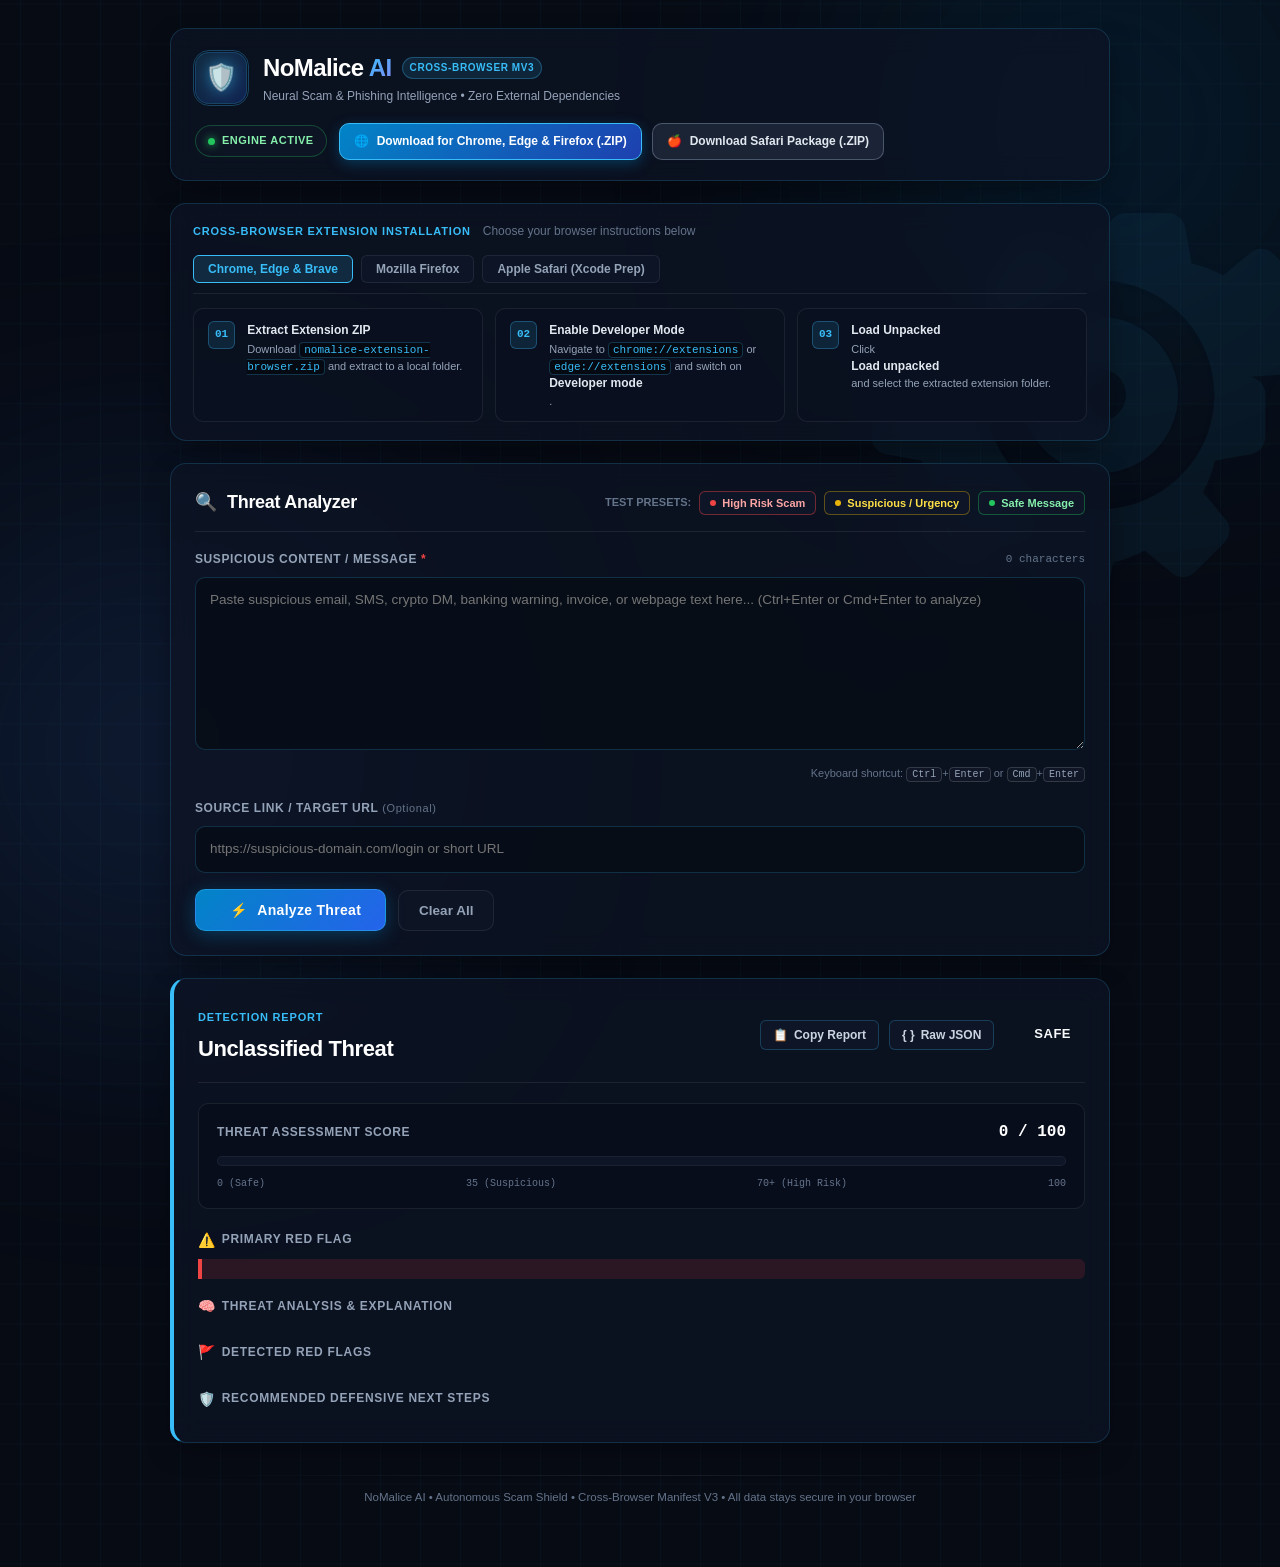
==== web-app/index.html @ 7f5cc626 "Updated extension and web-app" ====
<!DOCTYPE html>
<html lang="en">
<head>
  <meta charset="UTF-8">
  <meta name="viewport" content="width=device-width, initial-scale=1.0">
  <title>NoMalice AI &mdash; Advanced Threat & Scam Intelligence</title>
  <link rel="stylesheet" href="styles.css">
</head>
<body>
  <!-- Ambient background glow elements -->
  <div class="ambient-glow glow-cyan" aria-hidden="true"></div>
  <div class="ambient-glow glow-violet" aria-hidden="true"></div>

  <!-- Background Rotating Gear Emblem Layer -->
  <div class="bg-gear-layer" aria-hidden="true">
    <div class="gear-cluster">
      <!-- Primary Gear -->
      <svg class="gear-svg gear-primary" viewBox="0 0 100 100" xmlns="http://www.w3.org/2000/svg">
        <path d="M50 35a15 15 0 1 0 0 30 15 15 0 0 0 0-30zm0 10a5 5 0 1 1 0 10 5 5 0 0 1 0-10z" fill="currentColor"/>
        <path d="M94 45.5l-6.8-1.2c-.5-2.2-1.3-4.2-2.3-6.1l4.4-5.3c1.1-1.3.9-3.2-.3-4.4l-5.6-5.6c-1.2-1.2-3.1-1.4-4.4-.3l-5.3 4.4c-1.9-1-3.9-1.8-6.1-2.3l-1.2-6.8c-.3-1.7-1.7-2.9-3.4-2.9h-8c-1.7 0-3.1 1.2-3.4 2.9l-1.2 6.8c-2.2.5-4.2 1.3-6.1 2.3l-5.3-4.4c-1.3-1.1-3.2-.9-4.4.3l-5.6 5.6c-1.2 1.2-1.4 3.1-.3 4.4l4.4 5.3c-1 1.9-1.8 3.9-2.3 6.1l-6.8 1.2C7.2 46.8 6 48.2 6 50v8c0 1.7 1.2 3.1 2.9 3.4l6.8 1.2c.5 2.2 1.3 4.2 2.3 6.1l-4.4 5.3c-1.1 1.3-.9 3.2.3 4.4l5.6 5.6c1.2 1.2 3.1 1.4 4.4.3l5.3-4.4c1.9 1 3.9 1.8 6.1 2.3l1.2 6.8c.3 1.7 1.7 2.9 3.4 2.9h8c1.7 0 3.1-1.2 3.4-2.9l1.2-6.8c2.2-.5 4.2-1.3 6.1-2.3l5.3 4.4c1.3 1.1 3.2.9 4.4-.3l5.6-5.6c1.2-1.2 1.4-3.1.3-4.4l-4.4-5.3c1-1.9 1.8-3.9 2.3-6.1l6.8-1.2c1.7-.3 2.9-1.7 2.9-3.4v-8c0-1.8-1.2-3.2-2.9-3.5zM50 72c-12.1 0-22-9.9-22-22s9.9-22 22-22 22 9.9 22 22-9.9 22-22 22z" fill="currentColor"/>
      </svg>
      <!-- Secondary Counter-Rotating Gear -->
      <svg class="gear-svg gear-secondary" viewBox="0 0 100 100" xmlns="http://www.w3.org/2000/svg">
        <path d="M50 38a12 12 0 1 0 0 24 12 12 0 0 0 0-24zm0 8a4 4 0 1 1 0 8 4 4 0 0 1 0-8z" fill="currentColor"/>
        <path d="M92 46l-6.2-1.1c-.5-2-1.2-3.9-2.1-5.6l4-4.8c1-1.2.8-2.9-.3-4l-5.1-5.1c-1.1-1.1-2.8-1.3-4-.3l-4.8 4c-1.7-.9-3.6-1.6-5.6-2.1l-1.1-6.2c-.3-1.5-1.5-2.6-3.1-2.6h-7.3c-1.5 0-2.8 1.1-3.1 2.6l-1.1 6.2c-2 .5-3.9 1.2-5.6 2.1l-4.8-4c-1.2-1-2.9-.8-4 .3l-5.1 5.1c-1.1 1.1-1.3 2.8-.3 4l4 4.8c-.9 1.7-1.6 3.6-2.1 5.6L8 46c-1.5.3-2.6 1.5-2.6 3.1v7.3c0 1.5 1.1 2.8 2.6 3.1l6.2 1.1c.5 2 1.2 3.9 2.1 5.6l-4 4.8c-1 1.2-.8 2.9.3 4l5.1 5.1c1.1 1.1 2.8 1.3 4 .3l4.8-4c1.7.9 3.6 1.6 5.6 2.1l1.1 6.2c.3 1.5 1.5 2.6 3.1 2.6h7.3c1.5 0 2.8-1.1 3.1-2.6l1.1-6.2c2-.5 3.9-1.2 5.6-2.1l4.8 4c1.2 1 2.9.8 4-.3l5.1-5.1c1.1-1.1 1.3-2.8.3-4l-4-4.8c.9-1.7 1.6-3.6 2.1-5.6l6.2-1.1c1.5-.3 2.6-1.5 2.6-3.1v-7.3c0-1.6-1.1-2.8-2.6-3.1zM50 68c-9.9 0-18-8.1-18-18s8.1-18 18-18 18 8.1 18 18-8.1 18-18 18z" fill="currentColor"/>
      </svg>
    </div>
  </div>

  <div class="app-layout">
    <!-- Top Cyber Header -->
    <header class="cyber-header glass-card">
      <div class="brand-area">
        <div class="brand-icon">
          <span class="icon-shield">🛡️</span>
          <span class="pulse-ring"></span>
        </div>
        <div>
          <div class="brand-title-row">
            <h1 class="brand-title">NoMalice <span class="accent-text">AI</span></h1>
            <span class="version-tag">CROSS-BROWSER MV3</span>
          </div>
          <p class="brand-desc">Neural Scam & Phishing Intelligence &bull; Zero External Dependencies</p>
        </div>
      </div>

      <div class="header-right">
        <div class="live-status-pill">
          <span class="live-dot"></span>
          <span class="live-text">ENGINE ACTIVE</span>
        </div>
        <div class="download-cluster">
          <a href="./nomalice-extension-browser.zip" download="nomalice-extension-browser.zip" class="btn-download btn-download-primary" title="Download for Chrome, Edge, Brave, Opera & Firefox">
            <span class="icon-zip">🌐</span>
            <span>Download for Chrome, Edge & Firefox (.ZIP)</span>
          </a>
          <a href="./nomalice-extension-safari.zip" download="nomalice-extension-safari.zip" class="btn-download btn-download-safari" title="Download Safari Web Extension & Xcode Prep Package">
            <span class="icon-zip">🍎</span>
            <span>Download Safari Package (.ZIP)</span>
          </a>
        </div>
      </div>
    </header>

    <!-- Browser Installation Guides (Chrome/Edge/Firefox vs Safari) -->
    <section class="glass-card guide-panel">
      <div class="guide-header">
        <div class="guide-title-row">
          <span class="guide-chip">CROSS-BROWSER EXTENSION INSTALLATION</span>
          <span class="guide-subtitle">Choose your browser instructions below</span>
        </div>
      </div>

      <div class="guide-tabs">
        <button type="button" class="guide-tab-btn active" id="tab-btn-chromium">Chrome, Edge & Brave</button>
        <button type="button" class="guide-tab-btn" id="tab-btn-firefox">Mozilla Firefox</button>
        <button type="button" class="guide-tab-btn" id="tab-btn-safari">Apple Safari (Xcode Prep)</button>
      </div>

      <!-- Tab 1: Chrome / Edge / Brave -->
      <div class="guide-tab-content active" id="tab-content-chromium">
        <div class="guide-steps-grid">
          <div class="guide-step-card">
            <div class="step-num">01</div>
            <div class="step-info">
              <strong>Extract Extension ZIP</strong>
              <p>Download <code>nomalice-extension-browser.zip</code> and extract to a local folder.</p>
            </div>
          </div>
          <div class="guide-step-card">
            <div class="step-num">02</div>
            <div class="step-info">
              <strong>Enable Developer Mode</strong>
              <p>Navigate to <code>chrome://extensions</code> or <code>edge://extensions</code> and switch on <strong>Developer mode</strong>.</p>
            </div>
          </div>
          <div class="guide-step-card">
            <div class="step-num">03</div>
            <div class="step-info">
              <strong>Load Unpacked</strong>
              <p>Click <strong>Load unpacked</strong> and select the extracted extension folder.</p>
            </div>
          </div>
        </div>
      </div>

      <!-- Tab 2: Firefox -->
      <div class="guide-tab-content" id="tab-content-firefox">
        <div class="guide-steps-grid">
          <div class="guide-step-card">
            <div class="step-num">01</div>
            <div class="step-info">
              <strong>Extract Extension ZIP</strong>
              <p>Download <code>nomalice-extension-browser.zip</code> and unpack it to any folder.</p>
            </div>
          </div>
          <div class="guide-step-card">
            <div class="step-num">02</div>
            <div class="step-info">
              <strong>Open Debugging Page</strong>
              <p>In Firefox, enter <code>about:debugging</code> in the address bar and click <strong>This Firefox</strong>.</p>
            </div>
          </div>
          <div class="guide-step-card">
            <div class="step-num">03</div>
            <div class="step-info">
              <strong>Load Temporary Add-on</strong>
              <p>Click <strong>Load Temporary Add-on...</strong> and choose <code>manifest.json</code> from the extracted folder.</p>
            </div>
          </div>
        </div>
      </div>

      <!-- Tab 3: Safari -->
      <div class="guide-tab-content" id="tab-content-safari">
        <div class="safari-notice-box">
          <div class="safari-notice-badge">Safari Web Extension Requirement</div>
          <p>Unlike Chromium and Firefox, <strong>Safari does not load raw extension ZIPs directly from browser settings</strong>. Apple requires packaging Manifest V3 extensions into an Xcode container app on macOS before enabling them in Safari.</p>
        </div>
        <div class="guide-steps-grid">
          <div class="guide-step-card">
            <div class="step-num">01</div>
            <div class="step-info">
              <strong>Download Safari Prep ZIP</strong>
              <p>Download <code>nomalice-extension-safari.zip</code> which includes the full extension plus <code>safari-prep/</code>.</p>
            </div>
          </div>
          <div class="guide-step-card">
            <div class="step-num">02</div>
            <div class="step-info">
              <strong>Generate Xcode Project</strong>
              <p>On macOS, run: <code>xcrun safari-web-extension-packager . --app-name "NoMalice AI"</code></p>
            </div>
          </div>
          <div class="guide-step-card">
            <div class="step-num">03</div>
            <div class="step-info">
              <strong>Enable in Safari Settings</strong>
              <p>In Safari, check <em>Allow Unsigned Extensions</em> under <strong>Develop</strong> menu, run in Xcode, and toggle on in <strong>Safari > Settings > Extensions</strong>.</p>
            </div>
          </div>
        </div>
      </div>
    </section>

    <!-- Main Scanner Interface -->
    <main class="main-workspace">
      <!-- Input Card -->
      <section class="glass-card input-panel" id="scanner-section">
        <div class="panel-header">
          <div class="panel-title-group">
            <span class="panel-icon">🔍</span>
            <h2 class="panel-title">Threat Analyzer</h2>
          </div>
          <div class="preset-group">
            <span class="preset-label">Test Presets:</span>
            <button type="button" class="btn-preset preset-high" id="btn-sample-high" title="Load High Risk Bank Phishing Alert">
              <span class="preset-dot"></span> High Risk Scam
            </button>
            <button type="button" class="btn-preset preset-suspicious" id="btn-sample-suspicious" title="Load Suspicious Delivery / Urgency Alert">
              <span class="preset-dot"></span> Suspicious / Urgency
            </button>
            <button type="button" class="btn-preset preset-safe" id="btn-sample-safe" title="Load Safe Team Message">
              <span class="preset-dot"></span> Safe Message
            </button>
          </div>
        </div>

        <form id="threat-form" novalidate>
          <div class="form-field">
            <div class="field-meta">
              <label for="input-text">Suspicious Content / Message <span class="req">*</span></label>
              <div class="char-counter" id="char-counter">0 characters</div>
            </div>
            <div class="input-wrapper">
              <textarea id="input-text" rows="7" placeholder="Paste suspicious email, SMS, crypto DM, banking warning, invoice, or webpage text here... (Ctrl+Enter or Cmd+Enter to analyze)" required></textarea>
              <div class="scan-laser" id="scan-laser" hidden></div>
            </div>
            <div class="shortcut-tip">
              <span>Keyboard shortcut: <kbd>Ctrl</kbd>+<kbd>Enter</kbd> or <kbd>Cmd</kbd>+<kbd>Enter</kbd></span>
            </div>
          </div>

          <div class="form-field">
            <div class="field-meta">
              <label for="input-url">Source Link / Target URL <span class="opt">(Optional)</span></label>
            </div>
            <input type="url" id="input-url" placeholder="https://suspicious-domain.com/login or short URL" spellcheck="false" autocomplete="off">
          </div>

          <div class="form-actions">
            <button type="submit" id="btn-analyze" class="btn-primary">
              <span class="btn-primary-glow"></span>
              <span class="btn-icon">⚡</span>
              <span class="btn-label">Analyze Threat</span>
              <span class="loader-sweep" id="loader-spinner" hidden></span>
            </button>
            <button type="button" id="btn-clear" class="btn-ghost">Clear All</button>
          </div>
        </form>

        <!-- Status / Feedback Box -->
        <div id="status-banner" class="status-banner" hidden role="alert"></div>
      </section>

      <!-- Threat Report Card -->
      <section class="glass-card report-panel" id="report-panel" hidden>
        <div class="report-header">
          <div class="report-title-area">
            <span class="report-chip">DETECTION REPORT</span>
            <h2 class="report-category" id="res-category">Unclassified Threat</h2>
          </div>

          <div class="report-controls">
            <button type="button" class="btn-tool" id="btn-copy-report" title="Copy formatted 7-field report to clipboard">
              <span class="tool-icon">📋</span> Copy Report
            </button>
            <button type="button" class="btn-tool" id="btn-toggle-json" title="Toggle raw JSON response">
              <span class="tool-icon">{ }</span> Raw JSON
            </button>
            <div class="risk-badge" id="res-risk-badge">
              <span class="risk-indicator-dot"></span>
              <span id="res-risk-level">Safe</span>
            </div>
          </div>
        </div>

        <!-- Copy feedback flash -->
        <div id="copy-toast" class="copy-toast" hidden>
          <span>✓ Formatted threat report copied to clipboard!</span>
        </div>

        <!-- Raw JSON Viewer -->
        <div id="raw-json-viewer" class="raw-json-viewer" hidden>
          <pre id="raw-json-code"></pre>
        </div>

        <!-- Risk Score Animated Meter -->
        <div class="score-meter-card">
          <div class="meter-labels">
            <span class="meter-title">Threat Assessment Score</span>
            <span class="meter-score-value" id="res-risk-score-text">0 / 100</span>
          </div>
          <div class="meter-track">
            <div class="meter-fill" id="res-meter-fill" style="width: 0%;"></div>
          </div>
          <div class="meter-ticks">
            <span>0 (Safe)</span>
            <span>35 (Suspicious)</span>
            <span>70+ (High Risk)</span>
            <span>100</span>
          </div>
        </div>

        <!-- Report Details Grid -->
        <div class="report-grid">
          <!-- Primary Red Flag -->
          <div class="report-block primary-flag-block" id="res-primary-block">
            <h3 class="block-title">
              <span class="block-icon">⚠️</span> Primary Red Flag
            </h3>
            <p class="highlight-flag-box" id="res-primary-red-flag"></p>
          </div>

          <!-- Explanation -->
          <div class="report-block explanation-block">
            <h3 class="block-title">
              <span class="block-icon">🧠</span> Threat Analysis & Explanation
            </h3>
            <p class="explanation-text" id="res-explanation"></p>
          </div>

          <!-- Red Flags List -->
          <div class="report-block flags-block" id="res-flags-block">
            <h3 class="block-title">
              <span class="block-icon">🚩</span> Detected Red Flags
            </h3>
            <ul class="cyber-flag-list" id="res-red-flags-list"></ul>
          </div>

          <!-- Next Steps List -->
          <div class="report-block actions-block" id="res-steps-block">
            <h3 class="block-title">
              <span class="block-icon">🛡️</span> Recommended Defensive Next Steps
            </h3>
            <ol class="cyber-steps-list" id="res-next-steps-list"></ol>
          </div>
        </div>
      </section>

      <!-- Recent Scans History (LocalStorage) -->
      <section class="glass-card history-panel" id="history-panel" hidden>
        <div class="history-header">
          <div class="history-title-row">
            <span class="panel-icon">🕒</span>
            <h3 class="panel-title">Recent Scans</h3>
            <span class="history-badge">Local Cache</span>
          </div>
          <button type="button" class="btn-clear-history" id="btn-clear-history">Clear History</button>
        </div>
        <ul class="history-list" id="history-list"></ul>
      </section>
    </main>

    <!-- Footer -->
    <footer class="cyber-footer">
      <div class="footer-line"></div>
      <p>NoMalice AI &bull; Autonomous Scam Shield &bull; Cross-Browser Manifest V3 &bull; All data stays secure in your browser</p>
    </footer>
  </div>

  <script src="app.js" defer></script>
</body>
</html>
---- web-app/styles.css ----
/* ==========================================================================
   NoMalice AI — Futuristic Cybersecurity Glassmorphism Stylesheet
   Palette: #070b14, #0d1424, #121c33 with Cyan (#00f2fe) & Blue (#0984e3)
   ========================================================================== */

/* Reset & Global Box Sizing */
*, *::before, *::after {
  box-sizing: border-box;
  margin: 0;
  padding: 0;
}

:root {
  --bg-deep: #070b14;
  --bg-surface: #0d1424;
  --bg-card: rgba(13, 20, 36, 0.72);
  --bg-card-hover: rgba(18, 28, 51, 0.85);
  --border-glass: rgba(56, 189, 248, 0.18);
  --border-glass-hover: rgba(56, 189, 248, 0.42);
  --border-subtle: rgba(255, 255, 255, 0.08);

  --accent-cyan: #38bdf8;
  --accent-cyan-glow: rgba(56, 189, 248, 0.35);
  --accent-teal: #06b6d4;
  --accent-blue: #2563eb;

  --color-safe: #22c55e;
  --color-safe-bg: rgba(34, 197, 94, 0.12);
  --color-safe-border: rgba(34, 197, 94, 0.38);

  --color-suspicious: #eab308;
  --color-suspicious-bg: rgba(234, 179, 8, 0.12);
  --color-suspicious-border: rgba(234, 179, 8, 0.38);

  --color-high-risk: #ef4444;
  --color-high-risk-bg: rgba(239, 68, 68, 0.14);
  --color-high-risk-border: rgba(239, 68, 68, 0.45);

  --text-primary: #f8fafc;
  --text-secondary: #94a3b8;
  --text-tertiary: #64748b;
  --text-code: #38bdf8;

  --font-sans: -apple-system, BlinkMacSystemFont, "Segoe UI", Roboto, "Helvetica Neue", Arial, sans-serif;
  --font-mono: ui-monospace, SFMono-Regular, Menlo, Monaco, Consolas, "Liberation Mono", monospace;

  --radius-sm: 6px;
  --radius-md: 10px;
  --radius-lg: 16px;
  --radius-full: 9999px;

  --shadow-card: 0 10px 30px -10px rgba(0, 0, 0, 0.6);
  --shadow-glow: 0 0 25px rgba(56, 189, 248, 0.18);
}

body {
  font-family: var(--font-sans);
  background-color: var(--bg-deep);
  color: var(--text-primary);
  line-height: 1.6;
  min-height: 100vh;
  position: relative;
  overflow-x: hidden;
  background-image: 
    linear-gradient(rgba(56, 189, 248, 0.03) 1px, transparent 1px),
    linear-gradient(90deg, rgba(56, 189, 248, 0.03) 1px, transparent 1px);
  background-size: 40px 40px;
  background-position: center center;
  animation: bgGridDrift 80s linear infinite;
}

@keyframes bgGridDrift {
  0% { background-position: 0 0; }
  100% { background-position: 400px 400px; }
}

/* Ambient Radial Glow Overlays */
.ambient-glow {
  position: fixed;
  border-radius: 50%;
  pointer-events: none;
  filter: blur(140px);
  z-index: 0;
  opacity: 0.35;
}

.glow-cyan {
  width: 550px;
  height: 550px;
  top: -150px;
  right: -100px;
  background: radial-gradient(circle, #0284c7 0%, rgba(2, 132, 199, 0) 70%);
}

.glow-violet {
  width: 600px;
  height: 600px;
  bottom: -150px;
  left: -150px;
  background: radial-gradient(circle, #3b82f6 0%, rgba(59, 130, 246, 0) 70%);
}

/* ==========================================================================
   Background Rotating Gear Emblem Layer
   Subtle settings/cyber gear rotating behind glassmorphism content
   ========================================================================== */
.bg-gear-layer {
  position: fixed;
  inset: 0;
  pointer-events: none;
  z-index: 0;
  overflow: hidden;
  display: flex;
  align-items: center;
  justify-content: center;
}

.gear-cluster {
  position: absolute;
  top: 15%;
  right: -80px;
  width: 620px;
  height: 620px;
}

.gear-svg {
  position: absolute;
  transform-box: fill-box;
  transform-origin: center;
  will-change: transform;
}

/* Primary Large Gear: rotates clockwise, subtle cyan/slate tint */
.gear-primary {
  width: 520px;
  height: 520px;
  top: 0;
  right: 0;
  color: #38bdf8;
  opacity: 0.06;
  animation: gearRotateClockwise 60s linear infinite;
  filter: drop-shadow(0 0 16px rgba(56, 189, 248, 0.15));
}

/* Secondary Smaller Gear: counter-rotates, meshes nearby */
.gear-secondary {
  width: 290px;
  height: 290px;
  bottom: 20px;
  left: 20px;
  color: #64748b;
  opacity: 0.05;
  animation: gearRotateCounterClockwise 40s linear infinite;
  filter: drop-shadow(0 0 12px rgba(100, 116, 139, 0.15));
}

@keyframes gearRotateClockwise {
  from { transform: rotate(0deg); }
  to { transform: rotate(360deg); }
}

@keyframes gearRotateCounterClockwise {
  from { transform: rotate(360deg); }
  to { transform: rotate(0deg); }
}


/* Layout Container */
.app-layout {
  max-width: 980px;
  width: 100%;
  margin: 0 auto;
  padding: 28px 20px 60px;
  position: relative;
  z-index: 1;
  display: flex;
  flex-direction: column;
  gap: 22px;
}

/* Glassmorphism Card Core */
.glass-card {
  background: var(--bg-card);
  backdrop-filter: blur(14px);
  -webkit-backdrop-filter: blur(14px);
  border: 1px solid var(--border-glass);
  border-radius: var(--radius-lg);
  padding: 24px;
  box-shadow: var(--shadow-card);
  transition: border-color 0.25s ease, box-shadow 0.25s ease;
}

.glass-card:hover {
  border-color: var(--border-glass-hover);
  box-shadow: var(--shadow-card), var(--shadow-glow);
}

/* Cyber Header */
.cyber-header {
  display: flex;
  justify-content: space-between;
  align-items: center;
  flex-wrap: wrap;
  gap: 16px;
  padding: 20px 24px;
}

.brand-area {
  display: flex;
  align-items: center;
  gap: 16px;
}

.brand-icon {
  position: relative;
  width: 52px;
  height: 52px;
  border-radius: 14px;
  background: linear-gradient(135deg, rgba(56, 189, 248, 0.15), rgba(37, 99, 235, 0.25));
  border: 1px solid var(--border-glass);
  display: flex;
  align-items: center;
  justify-content: center;
}

.icon-shield {
  font-size: 26px;
  filter: drop-shadow(0 0 8px rgba(56, 189, 248, 0.6));
}

.pulse-ring {
  position: absolute;
  inset: -3px;
  border-radius: 16px;
  border: 1px solid var(--accent-cyan);
  opacity: 0.3;
  animation: pulseScale 3s ease-in-out infinite;
}

@keyframes pulseScale {
  0%, 100% { transform: scale(1); opacity: 0.2; }
  50% { transform: scale(1.08); opacity: 0.6; }
}

.brand-title-row {
  display: flex;
  align-items: center;
  gap: 10px;
}

.brand-title {
  font-size: 24px;
  font-weight: 800;
  letter-spacing: -0.6px;
  color: #ffffff;
}

.accent-text {
  background: linear-gradient(135deg, #38bdf8 0%, #818cf8 100%);
  -webkit-background-clip: text;
  -webkit-text-fill-color: transparent;
}

.version-tag {
  font-size: 10px;
  font-weight: 800;
  text-transform: uppercase;
  background: rgba(56, 189, 248, 0.12);
  color: #38bdf8;
  border: 1px solid rgba(56, 189, 248, 0.3);
  padding: 2px 7px;
  border-radius: var(--radius-full);
  letter-spacing: 0.6px;
}

.brand-desc {
  font-size: 12px;
  color: var(--text-secondary);
}

.header-right {
  display: flex;
  align-items: center;
  gap: 12px;
  flex-wrap: wrap;
}

.live-status-pill {
  display: inline-flex;
  align-items: center;
  gap: 7px;
  background: rgba(17, 24, 39, 0.7);
  border: 1px solid rgba(34, 197, 94, 0.3);
  padding: 6px 12px;
  border-radius: var(--radius-full);
}

.live-dot {
  width: 7px;
  height: 7px;
  border-radius: 50%;
  background-color: var(--color-safe);
  box-shadow: 0 0 8px var(--color-safe);
  animation: liveBlink 2s infinite ease-in-out;
}

@keyframes liveBlink {
  0%, 100% { opacity: 1; transform: scale(1); }
  50% { opacity: 0.4; transform: scale(0.85); }
}

.live-text {
  font-size: 11px;
  font-weight: 700;
  color: #86efac;
  letter-spacing: 0.5px;
}

/* Download Cluster */
.download-cluster {
  display: flex;
  align-items: center;
  gap: 10px;
  flex-wrap: wrap;
}

.btn-download {
  display: inline-flex;
  align-items: center;
  gap: 8px;
  padding: 8px 14px;
  border-radius: var(--radius-md);
  font-size: 12px;
  font-weight: 700;
  text-decoration: none;
  transition: all 0.2s ease;
  white-space: nowrap;
}

.btn-download-primary {
  background: linear-gradient(135deg, #0284c7 0%, #1e40af 100%);
  border: 1px solid #38bdf8;
  color: #ffffff;
  box-shadow: 0 4px 14px rgba(2, 132, 199, 0.35);
}

.btn-download-primary:hover {
  transform: translateY(-1px);
  box-shadow: 0 6px 20px rgba(56, 189, 248, 0.5);
  border-color: #7dd3fc;
}

.btn-download-safari {
  background: rgba(30, 41, 59, 0.85);
  border: 1px solid rgba(148, 163, 184, 0.4);
  color: #e2e8f0;
}

.btn-download-safari:hover {
  background: rgba(51, 65, 85, 0.95);
  border-color: #f1f5f9;
  transform: translateY(-1px);
  color: #ffffff;
}

/* Guide Panel & Tabs */
.guide-panel {
  padding: 18px 22px;
}

.guide-header {
  margin-bottom: 14px;
}

.guide-title-row {
  display: flex;
  align-items: center;
  gap: 12px;
  flex-wrap: wrap;
}

.guide-chip {
  font-size: 11px;
  font-weight: 800;
  color: var(--accent-cyan);
  letter-spacing: 0.8px;
  text-transform: uppercase;
}

.guide-subtitle {
  font-size: 12px;
  color: var(--text-tertiary);
}

.guide-tabs {
  display: flex;
  gap: 8px;
  margin-bottom: 14px;
  border-bottom: 1px solid var(--border-subtle);
  padding-bottom: 10px;
  flex-wrap: wrap;
}

.guide-tab-btn {
  background: rgba(15, 23, 42, 0.7);
  border: 1px solid var(--border-subtle);
  color: var(--text-secondary);
  font-size: 12px;
  font-weight: 600;
  padding: 6px 14px;
  border-radius: var(--radius-sm);
  cursor: pointer;
  transition: all 0.15s ease;
}

.guide-tab-btn:hover {
  color: #ffffff;
  border-color: rgba(56, 189, 248, 0.3);
}

.guide-tab-btn.active {
  background: rgba(56, 189, 248, 0.15);
  border-color: var(--accent-cyan);
  color: #38bdf8;
  font-weight: 700;
}

.guide-tab-content {
  display: none;
}

.guide-tab-content.active {
  display: block;
  animation: slideFadeIn 0.25s ease-out;
}

.guide-steps-grid {
  display: grid;
  grid-template-columns: repeat(auto-fit, minmax(240px, 1fr));
  gap: 12px;
}

.guide-step-card {
  display: flex;
  align-items: flex-start;
  gap: 12px;
  background: rgba(11, 17, 32, 0.7);
  border: 1px solid var(--border-subtle);
  padding: 12px 14px;
  border-radius: var(--radius-md);
  transition: border-color 0.2s;
}

.guide-step-card:hover {
  border-color: rgba(56, 189, 248, 0.3);
}

.step-num {
  font-family: var(--font-mono);
  font-size: 11px;
  font-weight: 800;
  color: #38bdf8;
  background: rgba(56, 189, 248, 0.12);
  border: 1px solid rgba(56, 189, 248, 0.3);
  padding: 4px 6px;
  border-radius: var(--radius-sm);
  flex-shrink: 0;
}

.step-info strong {
  display: block;
  font-size: 12px;
  color: #e2e8f0;
  margin-bottom: 2px;
}

.step-info p {
  font-size: 11px;
  color: var(--text-secondary);
  line-height: 1.4;
}

.step-info code {
  font-family: var(--font-mono);
  font-size: 11px;
  background: rgba(0, 0, 0, 0.4);
  color: #38bdf8;
  padding: 1px 4px;
  border-radius: 4px;
  border: 1px solid rgba(56, 189, 248, 0.25);
}

.safari-notice-box {
  background: rgba(30, 41, 59, 0.6);
  border-left: 3px solid #38bdf8;
  padding: 10px 14px;
  border-radius: 0 var(--radius-sm) var(--radius-sm) 0;
  margin-bottom: 12px;
}

.safari-notice-badge {
  font-size: 11px;
  font-weight: 700;
  text-transform: uppercase;
  color: #38bdf8;
  margin-bottom: 3px;
}

.safari-notice-box p {
  font-size: 12px;
  color: #cbd5e1;
  line-height: 1.45;
}

/* Main Workspace */
.main-workspace {
  display: flex;
  flex-direction: column;
  gap: 22px;
}

/* Input Panel */
.panel-header {
  display: flex;
  justify-content: space-between;
  align-items: center;
  flex-wrap: wrap;
  gap: 14px;
  margin-bottom: 18px;
  padding-bottom: 14px;
  border-bottom: 1px solid var(--border-subtle);
}

.panel-title-group {
  display: flex;
  align-items: center;
  gap: 10px;
}

.panel-icon {
  font-size: 18px;
}

.panel-title {
  font-size: 18px;
  font-weight: 700;
  letter-spacing: -0.3px;
  color: #ffffff;
}

.preset-group {
  display: flex;
  align-items: center;
  gap: 8px;
  flex-wrap: wrap;
}

.preset-label {
  font-size: 11px;
  color: var(--text-tertiary);
  font-weight: 600;
  text-transform: uppercase;
}

.btn-preset {
  display: inline-flex;
  align-items: center;
  gap: 6px;
  background: rgba(15, 23, 42, 0.85);
  border: 1px solid var(--border-subtle);
  border-radius: var(--radius-sm);
  padding: 5px 10px;
  font-size: 11px;
  font-weight: 600;
  cursor: pointer;
  transition: all 0.15s ease;
}

.preset-dot {
  width: 6px;
  height: 6px;
  border-radius: 50%;
}

.btn-preset.preset-high {
  color: #fca5a5;
  border-color: var(--color-high-risk-border);
}
.btn-preset.preset-high .preset-dot { background-color: var(--color-high-risk); }
.btn-preset.preset-high:hover {
  background-color: var(--color-high-risk-bg);
  box-shadow: 0 0 10px rgba(239, 68, 68, 0.3);
}

.btn-preset.preset-suspicious {
  color: #fde047;
  border-color: var(--color-suspicious-border);
}
.btn-preset.preset-suspicious .preset-dot { background-color: var(--color-suspicious); }
.btn-preset.preset-suspicious:hover {
  background-color: var(--color-suspicious-bg);
  box-shadow: 0 0 10px rgba(234, 179, 8, 0.3);
}

.btn-preset.preset-safe {
  color: #86efac;
  border-color: var(--color-safe-border);
}
.btn-preset.preset-safe .preset-dot { background-color: var(--color-safe); }
.btn-preset.preset-safe:hover {
  background-color: var(--color-safe-bg);
  box-shadow: 0 0 10px rgba(34, 197, 94, 0.3);
}

/* Form Fields */
.form-field {
  margin-bottom: 16px;
  display: flex;
  flex-direction: column;
  gap: 8px;
}

.field-meta {
  display: flex;
  justify-content: space-between;
  align-items: center;
}

label {
  font-size: 12px;
  font-weight: 700;
  text-transform: uppercase;
  letter-spacing: 0.6px;
  color: var(--text-secondary);
}

.req { color: var(--color-high-risk); }
.opt { font-size: 11px; color: var(--text-tertiary); text-transform: none; font-weight: 400; }

.char-counter {
  font-size: 11px;
  color: var(--text-tertiary);
  font-family: var(--font-mono);
}

.input-wrapper {
  position: relative;
  width: 100%;
}

textarea,
input[type="url"],
input[type="text"] {
  width: 100%;
  background: rgba(8, 13, 24, 0.85);
  border: 1px solid rgba(56, 189, 248, 0.2);
  border-radius: var(--radius-md);
  padding: 12px 14px;
  color: var(--text-primary);
  font-family: var(--font-sans);
  font-size: 13.5px;
  line-height: 1.55;
  transition: border-color 0.2s, box-shadow 0.2s, background-color 0.2s;
  resize: vertical;
}

textarea:focus,
input[type="url"]:focus,
input[type="text"]:focus {
  outline: none;
  background: rgba(10, 17, 32, 0.95);
  border-color: var(--accent-cyan);
  box-shadow: 0 0 0 3px rgba(56, 189, 248, 0.18), 0 0 16px rgba(56, 189, 248, 0.2);
}

/* Laser sweep animation over textarea when analyzing */
.scan-laser {
  position: absolute;
  top: 0;
  left: 0;
  right: 0;
  height: 2px;
  background: linear-gradient(90deg, transparent, #38bdf8, #00f2fe, transparent);
  box-shadow: 0 0 12px #38bdf8;
  animation: laserSweep 1.6s ease-in-out infinite alternate;
  pointer-events: none;
  border-radius: 4px;
}

@keyframes laserSweep {
  0% { top: 4px; opacity: 0.3; }
  50% { opacity: 1; }
  100% { top: calc(100% - 6px); opacity: 0.3; }
}

.shortcut-tip {
  display: flex;
  justify-content: flex-end;
  font-size: 11px;
  color: var(--text-tertiary);
}

.shortcut-tip kbd {
  background: rgba(17, 24, 39, 0.9);
  border: 1px solid rgba(255, 255, 255, 0.15);
  border-radius: 4px;
  padding: 1px 5px;
  font-size: 10px;
  color: var(--text-secondary);
  font-family: var(--font-mono);
}

/* Actions Row */
.form-actions {
  display: flex;
  align-items: center;
  gap: 12px;
  margin-top: 10px;
}

.btn-primary {
  position: relative;
  display: inline-flex;
  align-items: center;
  justify-content: center;
  gap: 10px;
  background: linear-gradient(135deg, #0284c7 0%, #2563eb 100%);
  color: #ffffff;
  border: 1px solid rgba(56, 189, 248, 0.4);
  border-radius: var(--radius-md);
  padding: 12px 24px;
  font-size: 14px;
  font-weight: 700;
  letter-spacing: 0.3px;
  cursor: pointer;
  box-shadow: 0 4px 18px rgba(2, 132, 199, 0.35);
  transition: all 0.2s ease;
  overflow: hidden;
}

.btn-primary:hover:not(:disabled) {
  transform: translateY(-1px);
  box-shadow: 0 6px 24px rgba(56, 189, 248, 0.5);
  border-color: #38bdf8;
}

.btn-primary:active:not(:disabled) {
  transform: translateY(0);
}

.btn-primary:disabled {
  opacity: 0.7;
  cursor: not-allowed;
}

.loader-sweep {
  width: 16px;
  height: 16px;
  border: 2px solid rgba(255, 255, 255, 0.2);
  border-top-color: #ffffff;
  border-radius: 50%;
  animation: sweepSpin 0.7s linear infinite;
}

@keyframes sweepSpin {
  to { transform: rotate(360deg); }
}

.btn-ghost {
  background: rgba(17, 24, 39, 0.6);
  border: 1px solid var(--border-subtle);
  color: var(--text-secondary);
  border-radius: var(--radius-md);
  padding: 12px 20px;
  font-size: 13.5px;
  font-weight: 600;
  cursor: pointer;
  transition: all 0.15s ease;
}

.btn-ghost:hover {
  background: rgba(30, 41, 59, 0.8);
  color: var(--text-primary);
  border-color: rgba(255, 255, 255, 0.2);
}

/* Status Banner */
.status-banner {
  margin-top: 16px;
  padding: 12px 16px;
  border-radius: var(--radius-md);
  font-size: 13px;
  line-height: 1.5;
  word-break: break-word;
  animation: slideFadeIn 0.25s ease-out;
}

.status-banner.error {
  background: var(--color-high-risk-bg);
  border: 1px solid var(--color-high-risk-border);
  color: #fca5a5;
}

.status-banner.info {
  background: rgba(56, 189, 248, 0.1);
  border: 1px solid rgba(56, 189, 248, 0.35);
  color: #bae6fd;
}

/* ==========================================================================
   Threat Report Panel (Animated reveal)
   ========================================================================== */
.report-panel {
  display: flex;
  flex-direction: column;
  gap: 20px;
  border-left: 4px solid var(--accent-cyan);
  animation: slideFadeIn 0.35s cubic-bezier(0.16, 1, 0.3, 1);
}

@keyframes slideFadeIn {
  from {
    opacity: 0;
    transform: translateY(12px);
  }
  to {
    opacity: 1;
    transform: translateY(0);
  }
}

.report-header {
  display: flex;
  justify-content: space-between;
  align-items: center;
  flex-wrap: wrap;
  gap: 16px;
  padding-bottom: 16px;
  border-bottom: 1px solid var(--border-subtle);
}

.report-chip {
  font-size: 11px;
  font-weight: 800;
  text-transform: uppercase;
  letter-spacing: 0.8px;
  color: var(--accent-cyan);
}

.report-category {
  font-size: 22px;
  font-weight: 800;
  color: #ffffff;
  margin-top: 2px;
  letter-spacing: -0.4px;
}

.report-controls {
  display: flex;
  align-items: center;
  gap: 10px;
  flex-wrap: wrap;
}

.btn-tool {
  background: rgba(15, 23, 42, 0.85);
  border: 1px solid rgba(56, 189, 248, 0.25);
  color: #cbd5e1;
  font-size: 12px;
  font-weight: 600;
  padding: 7px 12px;
  border-radius: var(--radius-sm);
  cursor: pointer;
  transition: all 0.15s ease;
  display: inline-flex;
  align-items: center;
  gap: 6px;
}

.btn-tool:hover {
  background: rgba(30, 41, 59, 0.95);
  border-color: var(--accent-cyan);
  color: #ffffff;
  box-shadow: 0 0 10px rgba(56, 189, 248, 0.25);
}

/* Risk Badges */
.risk-badge {
  display: inline-flex;
  align-items: center;
  gap: 8px;
  padding: 7px 14px;
  border-radius: var(--radius-sm);
  font-size: 13px;
  font-weight: 800;
  text-transform: uppercase;
  letter-spacing: 0.5px;
}

.risk-indicator-dot {
  width: 8px;
  height: 8px;
  border-radius: 50%;
}

.risk-badge.badge-safe {
  background: var(--color-safe-bg);
  border: 1px solid var(--color-safe-border);
  color: #4ade80;
}
.risk-badge.badge-safe .risk-indicator-dot {
  background: var(--color-safe);
  box-shadow: 0 0 8px var(--color-safe);
}

.risk-badge.badge-suspicious {
  background: var(--color-suspicious-bg);
  border: 1px solid var(--color-suspicious-border);
  color: #fde047;
}
.risk-badge.badge-suspicious .risk-indicator-dot {
  background: var(--color-suspicious);
  box-shadow: 0 0 8px var(--color-suspicious);
}

.risk-badge.badge-high-risk {
  background: var(--color-high-risk-bg);
  border: 1px solid var(--color-high-risk-border);
  color: #f87171;
}
.risk-badge.badge-high-risk .risk-indicator-dot {
  background: var(--color-high-risk);
  box-shadow: 0 0 8px var(--color-high-risk);
}

/* Copy Toast */
.copy-toast {
  background: rgba(34, 197, 94, 0.18);
  border: 1px solid var(--color-safe-border);
  color: #4ade80;
  padding: 8px 14px;
  border-radius: var(--radius-sm);
  font-size: 12px;
  font-weight: 600;
  animation: slideFadeIn 0.2s ease-out;
}

/* Raw JSON Code Block */
.raw-json-viewer {
  background: #050811;
  border: 1px solid rgba(56, 189, 248, 0.25);
  border-radius: var(--radius-md);
  padding: 14px;
  overflow-x: auto;
  animation: slideFadeIn 0.25s ease-out;
}

.raw-json-viewer pre {
  font-family: var(--font-mono);
  font-size: 12px;
  color: #38bdf8;
  white-space: pre-wrap;
  word-break: break-all;
  line-height: 1.5;
}

/* Risk Score Animated Meter */
.score-meter-card {
  background: rgba(9, 14, 28, 0.8);
  border: 1px solid var(--border-subtle);
  border-radius: var(--radius-md);
  padding: 16px 18px;
  display: flex;
  flex-direction: column;
  gap: 10px;
}

.meter-labels {
  display: flex;
  justify-content: space-between;
  align-items: center;
}

.meter-title {
  font-size: 12px;
  font-weight: 700;
  text-transform: uppercase;
  letter-spacing: 0.6px;
  color: var(--text-secondary);
}

.meter-score-value {
  font-family: var(--font-mono);
  font-size: 16px;
  font-weight: 800;
  color: #ffffff;
}

.meter-track {
  width: 100%;
  height: 10px;
  background: rgba(15, 23, 42, 0.9);
  border-radius: var(--radius-full);
  overflow: hidden;
  border: 1px solid rgba(255, 255, 255, 0.05);
}

.meter-fill {
  height: 100%;
  border-radius: var(--radius-full);
  transition: width 1s cubic-bezier(0.16, 1, 0.3, 1), background-color 0.5s ease;
  box-shadow: 0 0 10px currentColor;
}

.meter-fill.meter-safe {
  background: linear-gradient(90deg, #10b981, #22c55e);
  color: #22c55e;
}

.meter-fill.meter-suspicious {
  background: linear-gradient(90deg, #f59e0b, #eab308);
  color: #eab308;
}

.meter-fill.meter-high-risk {
  background: linear-gradient(90deg, #dc2626, #ef4444);
  color: #ef4444;
}

.meter-ticks {
  display: flex;
  justify-content: space-between;
  font-size: 10px;
  color: var(--text-tertiary);
  font-family: var(--font-mono);
}

/* Report Details Grid */
.report-grid {
  display: flex;
  flex-direction: column;
  gap: 16px;
}

.report-block {
  display: flex;
  flex-direction: column;
  gap: 8px;
}

.block-title {
  font-size: 12px;
  text-transform: uppercase;
  letter-spacing: 0.7px;
  color: var(--text-secondary);
  font-weight: 800;
  display: flex;
  align-items: center;
  gap: 6px;
}

.block-icon {
  font-size: 14px;
}

.highlight-flag-box {
  background: var(--color-high-risk-bg);
  border-left: 4px solid var(--color-high-risk);
  padding: 10px 14px;
  border-radius: 0 var(--radius-sm) var(--radius-sm) 0;
  font-weight: 600;
  color: #fca5a5;
  font-size: 13.5px;
}

.explanation-text {
  font-size: 14px;
  color: #cbd5e1;
  line-height: 1.6;
}

.cyber-flag-list {
  list-style: none;
  display: flex;
  flex-direction: column;
  gap: 8px;
}

.cyber-flag-list li {
  background: rgba(11, 17, 32, 0.85);
  border-left: 3px solid #f59e0b;
  padding: 8px 12px;
  border-radius: 0 var(--radius-sm) var(--radius-sm) 0;
  font-size: 13px;
  color: #fde68a;
  border-top: 1px solid rgba(245, 158, 11, 0.15);
  border-right: 1px solid rgba(245, 158, 11, 0.15);
  border-bottom: 1px solid rgba(245, 158, 11, 0.15);
}

.cyber-steps-list {
  padding-left: 20px;
  display: flex;
  flex-direction: column;
  gap: 8px;
}

.cyber-steps-list li {
  font-size: 13px;
  color: #e2e8f0;
}

/* ==========================================================================
   Recent Scans History (LocalStorage)
   ========================================================================== */
.history-panel {
  padding: 20px 24px;
}

.history-header {
  display: flex;
  justify-content: space-between;
  align-items: center;
  margin-bottom: 14px;
  padding-bottom: 10px;
  border-bottom: 1px solid var(--border-subtle);
}

.history-title-row {
  display: flex;
  align-items: center;
  gap: 10px;
}

.history-badge {
  font-size: 10px;
  font-weight: 700;
  background: rgba(56, 189, 248, 0.1);
  color: #38bdf8;
  border: 1px solid rgba(56, 189, 248, 0.25);
  padding: 2px 6px;
  border-radius: var(--radius-full);
}

.btn-clear-history {
  background: transparent;
  border: none;
  color: var(--text-tertiary);
  font-size: 12px;
  cursor: pointer;
  transition: color 0.15s;
}

.btn-clear-history:hover {
  color: #f87171;
}

.history-list {
  list-style: none;
  display: flex;
  flex-direction: column;
  gap: 8px;
}

.history-item {
  display: flex;
  align-items: center;
  justify-content: space-between;
  gap: 12px;
  background: rgba(11, 17, 32, 0.7);
  border: 1px solid var(--border-subtle);
  padding: 10px 14px;
  border-radius: var(--radius-md);
  cursor: pointer;
  transition: all 0.2s ease;
}

.history-item:hover {
  background: rgba(18, 28, 51, 0.9);
  border-color: var(--accent-cyan);
  transform: translateX(3px);
  box-shadow: 0 4px 12px rgba(0, 0, 0, 0.3);
}

.history-meta {
  display: flex;
  flex-direction: column;
  gap: 2px;
  overflow: hidden;
}

.history-preview {
  font-size: 13px;
  font-weight: 500;
  color: #e2e8f0;
  white-space: nowrap;
  overflow: hidden;
  text-overflow: ellipsis;
  max-width: 550px;
}

.history-time {
  font-size: 11px;
  color: var(--text-tertiary);
}

.history-badge-pill {
  font-size: 11px;
  font-weight: 700;
  padding: 3px 8px;
  border-radius: var(--radius-sm);
  white-space: nowrap;
}

.history-badge-pill.safe {
  background: var(--color-safe-bg);
  color: #4ade80;
  border: 1px solid var(--color-safe-border);
}

.history-badge-pill.suspicious {
  background: var(--color-suspicious-bg);
  color: #fde047;
  border: 1px solid var(--color-suspicious-border);
}

.history-badge-pill.high-risk {
  background: var(--color-high-risk-bg);
  color: #f87171;
  border: 1px solid var(--color-high-risk-border);
}

/* Footer */
.cyber-footer {
  text-align: center;
  font-size: 11.5px;
  color: var(--text-tertiary);
  padding-top: 10px;
}

.footer-line {
  height: 1px;
  background: linear-gradient(90deg, transparent, var(--border-subtle), transparent);
  margin-bottom: 12px;
}

/* ==========================================================================
   Reduced Motion Support
   ========================================================================== */
@media (prefers-reduced-motion: reduce) {
  body {
    animation: none;
  }
  .pulse-ring,
  .live-dot,
  .scan-laser,
  .meter-fill,
  .gear-svg,
  .gear-primary,
  .gear-secondary {
    animation: none;
    transition: none;
  }
  .report-panel,
  .status-banner,
  .raw-json-viewer,
  .copy-toast,
  .guide-tab-content.active {
    animation: none;
  }
}

/* ==========================================================================
   Responsive Breakpoints
   ========================================================================== */
@media (max-width: 768px) {
  .app-layout {
    padding: 16px 14px 40px;
  }
  .cyber-header {
    flex-direction: column;
    align-items: flex-start;
  }
  .header-right {
    width: 100%;
    justify-content: flex-start;
    gap: 10px;
  }
  .download-cluster {
    width: 100%;
  }
  .btn-download {
    flex: 1;
    justify-content: center;
  }
  .panel-header {
    flex-direction: column;
    align-items: flex-start;
  }
  .preset-group {
    width: 100%;
  }
  .report-header {
    flex-direction: column;
    align-items: flex-start;
  }
  .report-controls {
    width: 100%;
    justify-content: space-between;
  }
  .form-actions {
    flex-direction: column;
    width: 100%;
  }
  .btn-primary, .btn-ghost {
    width: 100%;
  }
  .history-preview {
    max-width: 220px;
  }
}
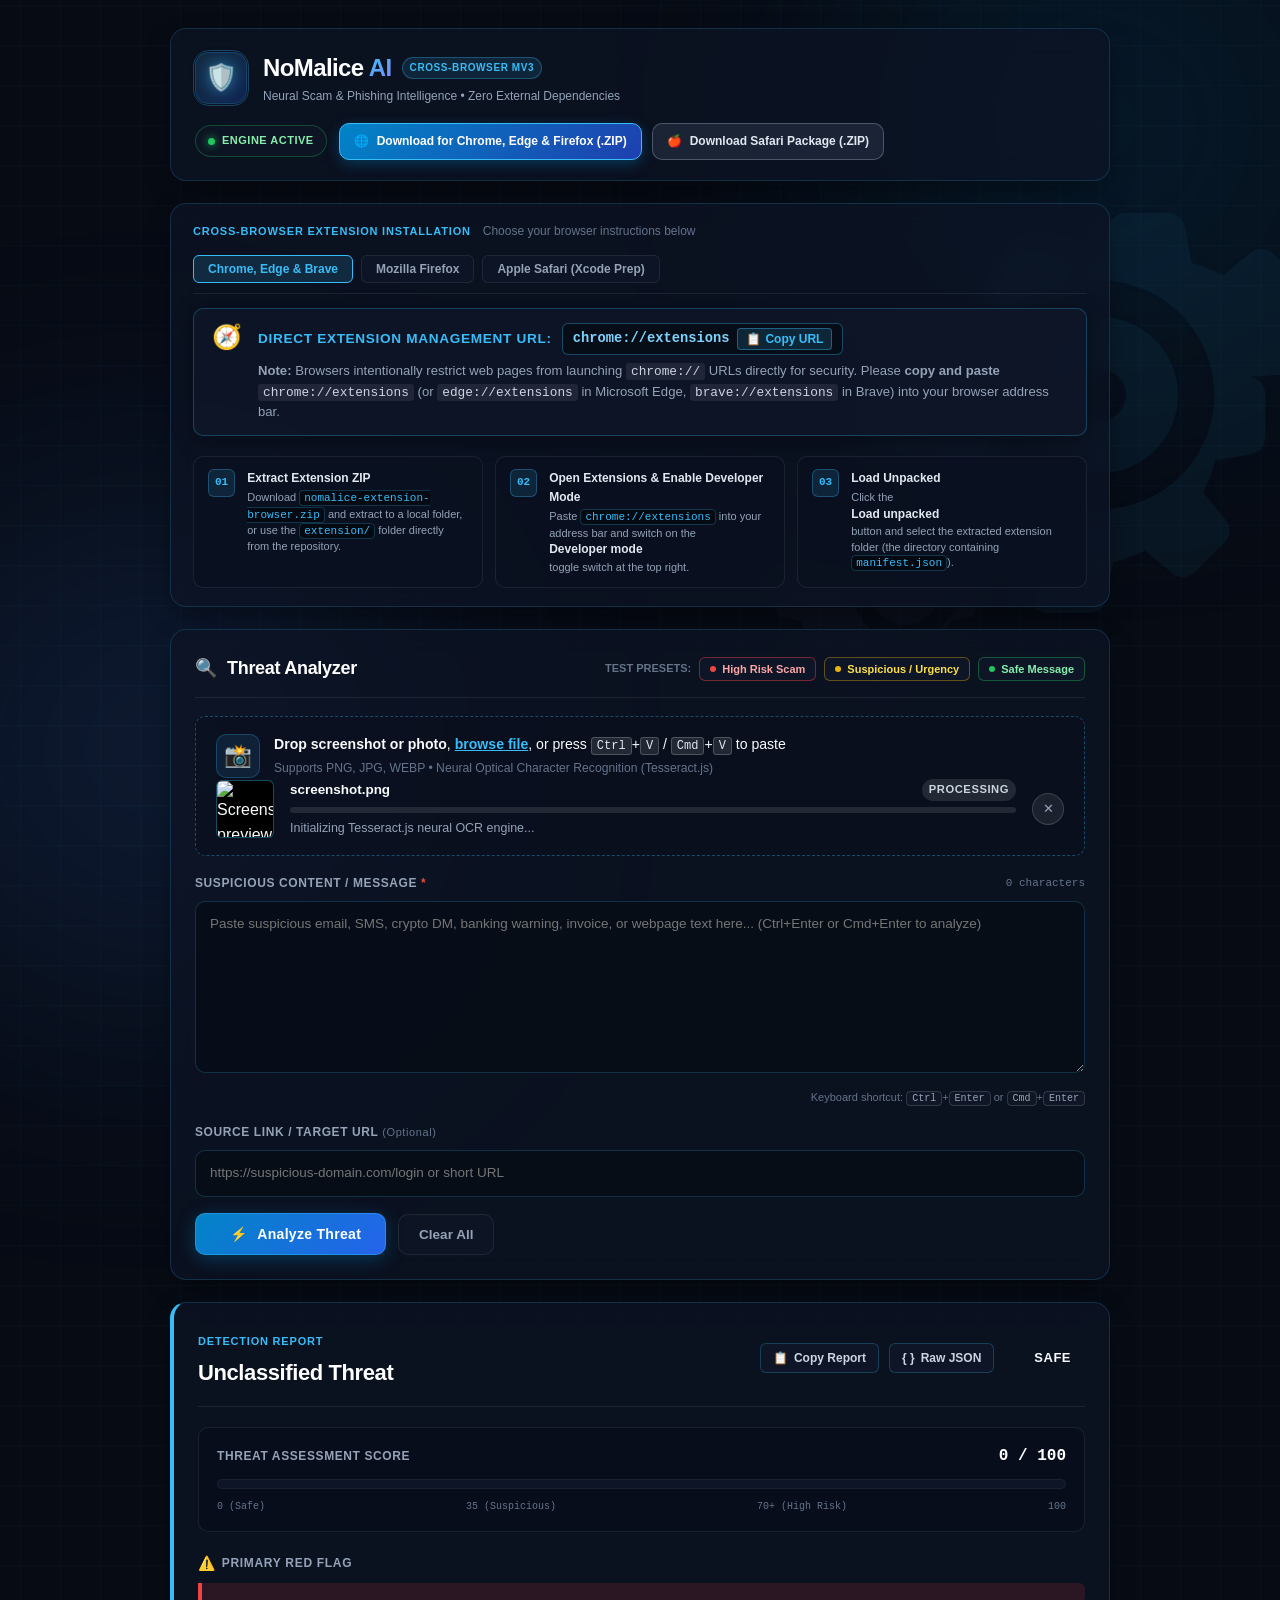
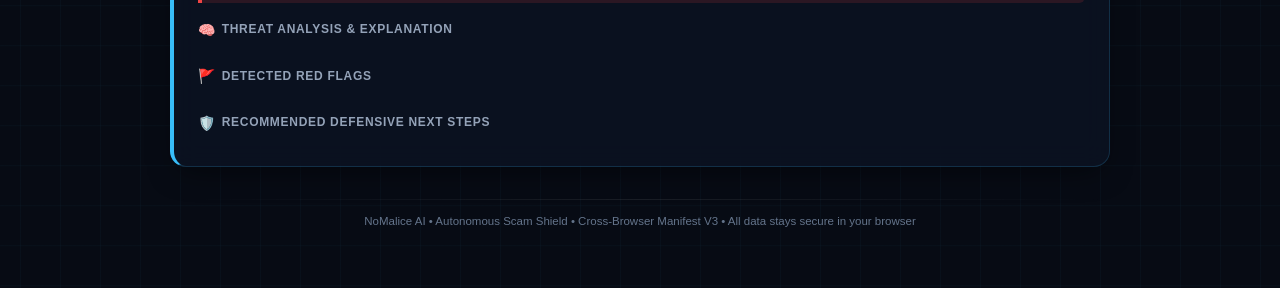
==== commit 232d2877: "feat(web-app): add screenshot OCR text detection and copyable browser extension setup guidance" ====
--- a/web-app/index.html
+++ b/web-app/index.html
@@ -79,26 +79,44 @@
 
       <!-- Tab 1: Chrome / Edge / Brave -->
       <div class="guide-tab-content active" id="tab-content-chromium">
+        <div class="browser-url-callout">
+          <div class="callout-icon">🧭</div>
+          <div class="callout-body">
+            <div class="callout-title-row">
+              <span class="callout-title">Direct Extension Management URL:</span>
+              <div class="callout-url-chip">
+                <code id="chrome-ext-url">chrome://extensions</code>
+                <button type="button" class="btn-copy-chip" id="btn-copy-chrome-url" title="Copy chrome://extensions to clipboard">
+                  <span class="chip-copy-icon">📋</span> Copy URL
+                </button>
+              </div>
+            </div>
+            <p class="callout-note">
+              <strong>Note:</strong> Browsers intentionally restrict web pages from launching <code>chrome://</code> URLs directly for security. Please <strong>copy and paste</strong> <code>chrome://extensions</code> (or <code>edge://extensions</code> in Microsoft Edge, <code>brave://extensions</code> in Brave) into your browser address bar.
+            </p>
+          </div>
+        </div>
+
         <div class="guide-steps-grid">
           <div class="guide-step-card">
             <div class="step-num">01</div>
             <div class="step-info">
               <strong>Extract Extension ZIP</strong>
-              <p>Download <code>nomalice-extension-browser.zip</code> and extract to a local folder.</p>
+              <p>Download <code>nomalice-extension-browser.zip</code> and extract to a local folder, or use the <code>extension/</code> folder directly from the repository.</p>
             </div>
           </div>
           <div class="guide-step-card">
             <div class="step-num">02</div>
             <div class="step-info">
-              <strong>Enable Developer Mode</strong>
-              <p>Navigate to <code>chrome://extensions</code> or <code>edge://extensions</code> and switch on <strong>Developer mode</strong>.</p>
+              <strong>Open Extensions & Enable Developer Mode</strong>
+              <p>Paste <code>chrome://extensions</code> into your address bar and switch on the <strong>Developer mode</strong> toggle switch at the top right.</p>
             </div>
           </div>
           <div class="guide-step-card">
             <div class="step-num">03</div>
             <div class="step-info">
               <strong>Load Unpacked</strong>
-              <p>Click <strong>Load unpacked</strong> and select the extracted extension folder.</p>
+              <p>Click the <strong>Load unpacked</strong> button and select the extracted extension folder (the directory containing <code>manifest.json</code>).</p>
             </div>
           </div>
         </div>
@@ -106,26 +124,50 @@
 
       <!-- Tab 2: Firefox -->
       <div class="guide-tab-content" id="tab-content-firefox">
+        <div class="browser-url-callout">
+          <div class="callout-icon">🦊</div>
+          <div class="callout-body">
+            <div class="callout-title-row">
+              <span class="callout-title">Firefox Add-ons & Debugging URLs:</span>
+              <div class="callout-url-chip">
+                <code>about:debugging</code>
+                <button type="button" class="btn-copy-chip" id="btn-copy-firefox-debug" title="Copy about:debugging to clipboard">
+                  <span class="chip-copy-icon">📋</span> Copy
+                </button>
+              </div>
+              <div class="callout-url-chip">
+                <code>about:addons</code>
+                <button type="button" class="btn-copy-chip" id="btn-copy-firefox-addons" title="Copy about:addons to clipboard">
+                  <span class="chip-copy-icon">📋</span> Copy
+                </button>
+              </div>
+            </div>
+            <p class="callout-note">
+              <strong>Note:</strong> Like Chromium, Firefox prevents web pages from opening internal <code>about:</code> URLs. Copy and paste <code>about:debugging</code> into your address bar.
+            </p>
+          </div>
+        </div>
+
         <div class="guide-steps-grid">
           <div class="guide-step-card">
             <div class="step-num">01</div>
             <div class="step-info">
               <strong>Extract Extension ZIP</strong>
-              <p>Download <code>nomalice-extension-browser.zip</code> and unpack it to any folder.</p>
+              <p>Download <code>nomalice-extension-browser.zip</code> and unpack it to any folder, or use the local <code>extension/</code> folder.</p>
             </div>
           </div>
           <div class="guide-step-card">
             <div class="step-num">02</div>
             <div class="step-info">
               <strong>Open Debugging Page</strong>
-              <p>In Firefox, enter <code>about:debugging</code> in the address bar and click <strong>This Firefox</strong>.</p>
+              <p>Paste <code>about:debugging</code> in the address bar and click <strong>This Firefox</strong> on the left panel.</p>
             </div>
           </div>
           <div class="guide-step-card">
             <div class="step-num">03</div>
             <div class="step-info">
               <strong>Load Temporary Add-on</strong>
-              <p>Click <strong>Load Temporary Add-on...</strong> and choose <code>manifest.json</code> from the extracted folder.</p>
+              <p>Click <strong>Load Temporary Add-on...</strong> and choose <code>manifest.json</code> from the extension folder.</p>
             </div>
           </div>
         </div>
@@ -187,6 +229,45 @@
         </div>
 
         <form id="threat-form" novalidate>
+          <!-- Screenshot / Photo OCR Upload Area -->
+          <div class="ocr-section-container">
+            <div class="ocr-dropzone" id="ocr-dropzone" tabindex="0" role="region" aria-label="Image text extraction dropzone">
+              <input type="file" id="ocr-file-input" accept="image/png, image/jpeg, image/webp" hidden>
+              <div class="ocr-drop-content" id="ocr-drop-content">
+                <div class="ocr-icon-wrapper">
+                  <span class="ocr-icon">📸</span>
+                </div>
+                <div class="ocr-prompt-text">
+                  <span class="ocr-prompt-main">
+                    <strong>Drop screenshot or photo</strong>, <button type="button" class="btn-link-action" id="btn-browse-image">browse file</button>, or press <kbd>Ctrl</kbd>+<kbd>V</kbd> / <kbd>Cmd</kbd>+<kbd>V</kbd> to paste
+                  </span>
+                  <span class="ocr-prompt-sub">Supports PNG, JPG, WEBP &bull; Neural Optical Character Recognition (Tesseract.js)</span>
+                </div>
+              </div>
+
+              <!-- OCR Preview & Live Progress Indicator -->
+              <div class="ocr-preview-bar" id="ocr-preview-bar" hidden>
+                <div class="ocr-thumb-container">
+                  <img id="ocr-thumbnail" alt="Screenshot preview thumbnail" src="">
+                </div>
+                <div class="ocr-status-details">
+                  <div class="ocr-status-header">
+                    <span class="ocr-status-filename" id="ocr-filename">screenshot.png</span>
+                    <span class="ocr-status-badge" id="ocr-badge">Processing</span>
+                  </div>
+                  <div class="ocr-progress-track">
+                    <div class="ocr-progress-fill" id="ocr-progress-fill" style="width: 0%;"></div>
+                  </div>
+                  <div class="ocr-status-msg" id="ocr-status-msg">Initializing Tesseract.js neural OCR engine...</div>
+                </div>
+                <div class="ocr-actions">
+                  <button type="button" class="btn-ocr-cancel" id="btn-ocr-cancel" title="Remove image">✕</button>
+                </div>
+              </div>
+            </div>
+            <div class="ocr-feedback-message" id="ocr-feedback-msg" hidden></div>
+          </div>
+
           <div class="form-field">
             <div class="field-meta">
               <label for="input-text">Suspicious Content / Message <span class="req">*</span></label>
@@ -329,6 +410,8 @@
     </footer>
   </div>
 
+  <!-- External CDN Scripts -->
+  <script src="https://cdn.jsdelivr.net/npm/tesseract.js@5/dist/tesseract.min.js"></script>
   <script src="app.js" defer></script>
 </body>
 </html>
--- a/web-app/styles.css
+++ b/web-app/styles.css
@@ -1319,3 +1319,350 @@
     max-width: 220px;
   }
 }
+
+/* ==========================================================================
+   Browser URL Callout & Extension Direct Links
+   ========================================================================== */
+.browser-url-callout {
+  display: flex;
+  gap: 16px;
+  align-items: flex-start;
+  padding: 14px 18px;
+  margin-bottom: 20px;
+  background: rgba(15, 23, 42, 0.75);
+  border: 1px solid rgba(56, 189, 248, 0.28);
+  border-radius: var(--radius-md);
+  box-shadow: 0 4px 20px rgba(0, 0, 0, 0.35);
+}
+
+.callout-icon {
+  font-size: 1.5rem;
+  line-height: 1;
+  padding-top: 2px;
+}
+
+.callout-body {
+  flex: 1;
+}
+
+.callout-title-row {
+  display: flex;
+  flex-wrap: wrap;
+  align-items: center;
+  gap: 10px;
+  margin-bottom: 6px;
+}
+
+.callout-title {
+  font-size: 0.85rem;
+  font-weight: 600;
+  text-transform: uppercase;
+  letter-spacing: 0.05em;
+  color: var(--accent-cyan);
+}
+
+.callout-url-chip {
+  display: inline-flex;
+  align-items: center;
+  gap: 8px;
+  background: rgba(8, 12, 22, 0.85);
+  border: 1px solid rgba(56, 189, 248, 0.35);
+  border-radius: var(--radius-sm);
+  padding: 4px 10px;
+}
+
+.callout-url-chip code {
+  color: #7dd3fc;
+  font-family: var(--font-mono);
+  font-size: 0.86rem;
+  font-weight: 600;
+}
+
+.btn-copy-chip {
+  background: rgba(56, 189, 248, 0.15);
+  border: 1px solid rgba(56, 189, 248, 0.4);
+  color: #38bdf8;
+  font-size: 0.75rem;
+  font-weight: 600;
+  padding: 3px 8px;
+  border-radius: 4px;
+  cursor: pointer;
+  transition: all 0.2s ease;
+  display: inline-flex;
+  align-items: center;
+  gap: 4px;
+}
+
+.btn-copy-chip:hover {
+  background: rgba(56, 189, 248, 0.3);
+  color: #ffffff;
+  border-color: #38bdf8;
+}
+
+.btn-copy-chip.copied {
+  background: rgba(34, 197, 94, 0.25);
+  border-color: rgba(34, 197, 94, 0.6);
+  color: #4ade80;
+}
+
+.callout-note {
+  font-size: 0.82rem;
+  color: var(--text-secondary);
+  line-height: 1.45;
+  margin: 0;
+}
+
+.callout-note code {
+  background: rgba(255, 255, 255, 0.08);
+  padding: 1px 5px;
+  border-radius: 3px;
+  color: #cbd5e1;
+  font-size: 0.8rem;
+}
+
+/* ==========================================================================
+   OCR Section & Screenshot Upload Dropzone
+   ========================================================================== */
+.ocr-section-container {
+  margin-bottom: 18px;
+}
+
+.ocr-dropzone {
+  position: relative;
+  border: 1.5px dashed rgba(56, 189, 248, 0.35);
+  border-radius: var(--radius-md);
+  background: rgba(10, 16, 30, 0.55);
+  padding: 16px 20px;
+  transition: all 0.25s ease;
+  cursor: pointer;
+}
+
+.ocr-dropzone:hover,
+.ocr-dropzone.dragover {
+  border-color: var(--accent-cyan);
+  background: rgba(14, 24, 46, 0.75);
+  box-shadow: 0 0 20px rgba(56, 189, 248, 0.15);
+}
+
+.ocr-drop-content {
+  display: flex;
+  align-items: center;
+  gap: 14px;
+}
+
+.ocr-icon-wrapper {
+  width: 44px;
+  height: 44px;
+  border-radius: var(--radius-md);
+  background: rgba(56, 189, 248, 0.1);
+  border: 1px solid rgba(56, 189, 248, 0.25);
+  display: flex;
+  align-items: center;
+  justify-content: center;
+  flex-shrink: 0;
+}
+
+.ocr-icon {
+  font-size: 1.4rem;
+}
+
+.ocr-prompt-text {
+  display: flex;
+  flex-direction: column;
+  gap: 3px;
+}
+
+.ocr-prompt-main {
+  font-size: 0.88rem;
+  color: var(--text-primary);
+}
+
+.btn-link-action {
+  background: none;
+  border: none;
+  color: var(--accent-cyan);
+  text-decoration: underline;
+  cursor: pointer;
+  font-size: inherit;
+  font-weight: 600;
+  padding: 0;
+}
+
+.btn-link-action:hover {
+  color: #7dd3fc;
+}
+
+.ocr-prompt-main kbd {
+  background: rgba(255, 255, 255, 0.1);
+  border: 1px solid rgba(255, 255, 255, 0.2);
+  border-radius: 3px;
+  padding: 1px 5px;
+  font-size: 0.75rem;
+  font-family: var(--font-mono);
+  color: #e2e8f0;
+}
+
+.ocr-prompt-sub {
+  font-size: 0.76rem;
+  color: var(--text-tertiary);
+}
+
+/* OCR Preview Bar */
+.ocr-preview-bar {
+  display: flex;
+  align-items: center;
+  gap: 16px;
+  width: 100%;
+}
+
+.ocr-thumb-container {
+  width: 58px;
+  height: 58px;
+  border-radius: var(--radius-sm);
+  overflow: hidden;
+  border: 1px solid rgba(56, 189, 248, 0.4);
+  background: #000;
+  flex-shrink: 0;
+}
+
+.ocr-thumb-container img {
+  width: 100%;
+  height: 100%;
+  object-fit: cover;
+  display: block;
+}
+
+.ocr-status-details {
+  flex: 1;
+  min-width: 0;
+}
+
+.ocr-status-header {
+  display: flex;
+  align-items: center;
+  justify-content: space-between;
+  gap: 8px;
+  margin-bottom: 6px;
+}
+
+.ocr-status-filename {
+  font-size: 0.84rem;
+  font-weight: 600;
+  color: var(--text-primary);
+  white-space: nowrap;
+  overflow: hidden;
+  text-overflow: ellipsis;
+  max-width: 250px;
+}
+
+.ocr-status-badge {
+  font-size: 0.7rem;
+  font-weight: 700;
+  text-transform: uppercase;
+  padding: 2px 7px;
+  border-radius: var(--radius-full);
+  letter-spacing: 0.05em;
+  background: rgba(255, 255, 255, 0.1);
+  color: #cbd5e1;
+}
+
+.ocr-status-badge.in-progress {
+  background: rgba(56, 189, 248, 0.2);
+  color: #38bdf8;
+  border: 1px solid rgba(56, 189, 248, 0.4);
+}
+
+.ocr-status-badge.success {
+  background: var(--color-safe-bg);
+  color: var(--color-safe);
+  border: 1px solid var(--color-safe-border);
+}
+
+.ocr-status-badge.warning {
+  background: var(--color-suspicious-bg);
+  color: var(--color-suspicious);
+  border: 1px solid var(--color-suspicious-border);
+}
+
+.ocr-status-badge.error {
+  background: var(--color-high-risk-bg);
+  color: var(--color-high-risk);
+  border: 1px solid var(--color-high-risk-border);
+}
+
+.ocr-progress-track {
+  height: 6px;
+  background: rgba(255, 255, 255, 0.1);
+  border-radius: var(--radius-full);
+  overflow: hidden;
+  margin-bottom: 6px;
+}
+
+.ocr-progress-fill {
+  height: 100%;
+  background: linear-gradient(90deg, #0284c7, #38bdf8);
+  border-radius: var(--radius-full);
+  transition: width 0.25s ease;
+}
+
+.ocr-status-msg {
+  font-size: 0.78rem;
+  color: var(--text-secondary);
+  white-space: nowrap;
+  overflow: hidden;
+  text-overflow: ellipsis;
+}
+
+.btn-ocr-cancel {
+  background: rgba(255, 255, 255, 0.08);
+  border: 1px solid rgba(255, 255, 255, 0.15);
+  color: var(--text-secondary);
+  width: 32px;
+  height: 32px;
+  border-radius: 50%;
+  cursor: pointer;
+  display: flex;
+  align-items: center;
+  justify-content: center;
+  transition: all 0.2s ease;
+  flex-shrink: 0;
+}
+
+.btn-ocr-cancel:hover {
+  background: rgba(239, 68, 68, 0.2);
+  border-color: rgba(239, 68, 68, 0.5);
+  color: #ef4444;
+}
+
+/* OCR Feedback Message */
+.ocr-feedback-message {
+  margin-top: 8px;
+  padding: 8px 14px;
+  border-radius: var(--radius-sm);
+  font-size: 0.82rem;
+  line-height: 1.4;
+}
+
+.ocr-feedback-message.info {
+  background: rgba(56, 189, 248, 0.1);
+  border: 1px solid rgba(56, 189, 248, 0.25);
+  color: #7dd3fc;
+}
+
+.ocr-feedback-message.success {
+  background: var(--color-safe-bg);
+  border: 1px solid var(--color-safe-border);
+  color: #86efac;
+}
+
+.ocr-feedback-message.warning {
+  background: var(--color-suspicious-bg);
+  border: 1px solid var(--color-suspicious-border);
+  color: #fde047;
+}
+
+.ocr-feedback-message.error {
+  background: var(--color-high-risk-bg);
+  border: 1px solid var(--color-high-risk-border);
+  color: #fca5a5;
+}
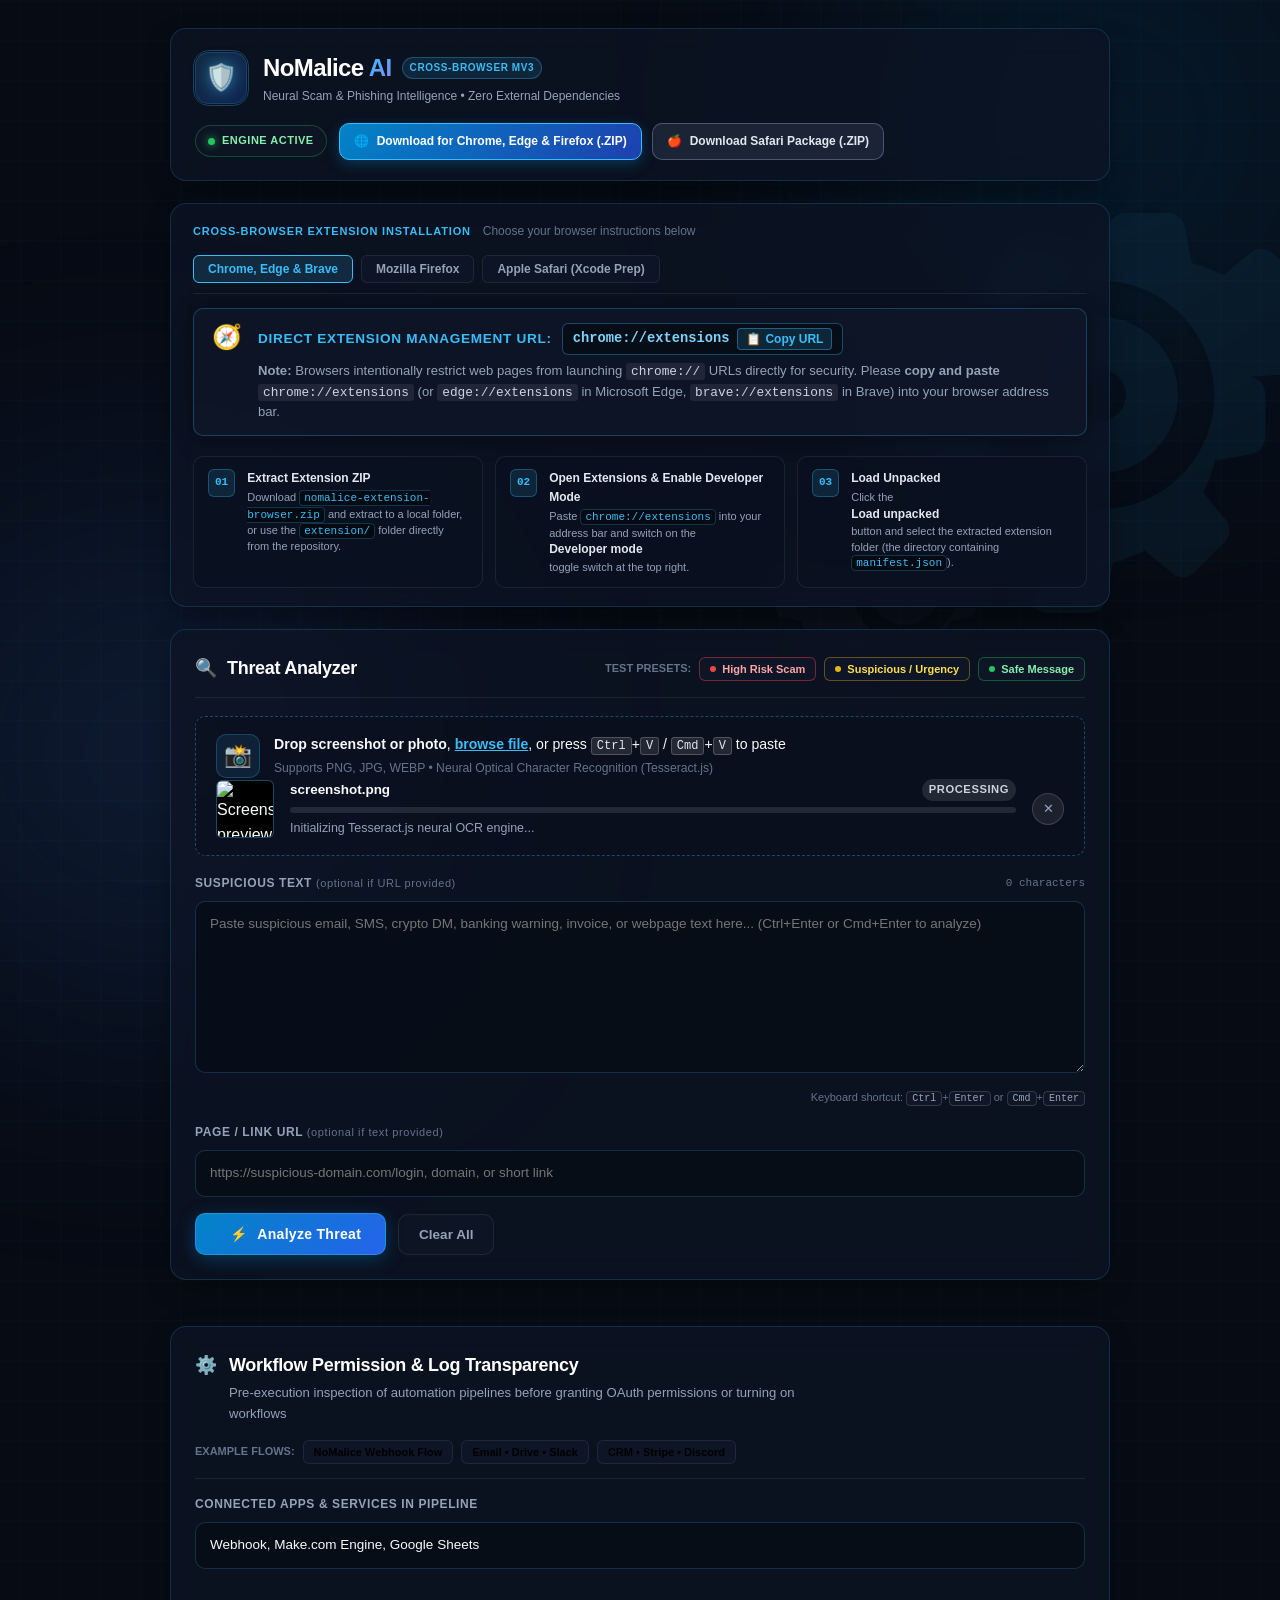
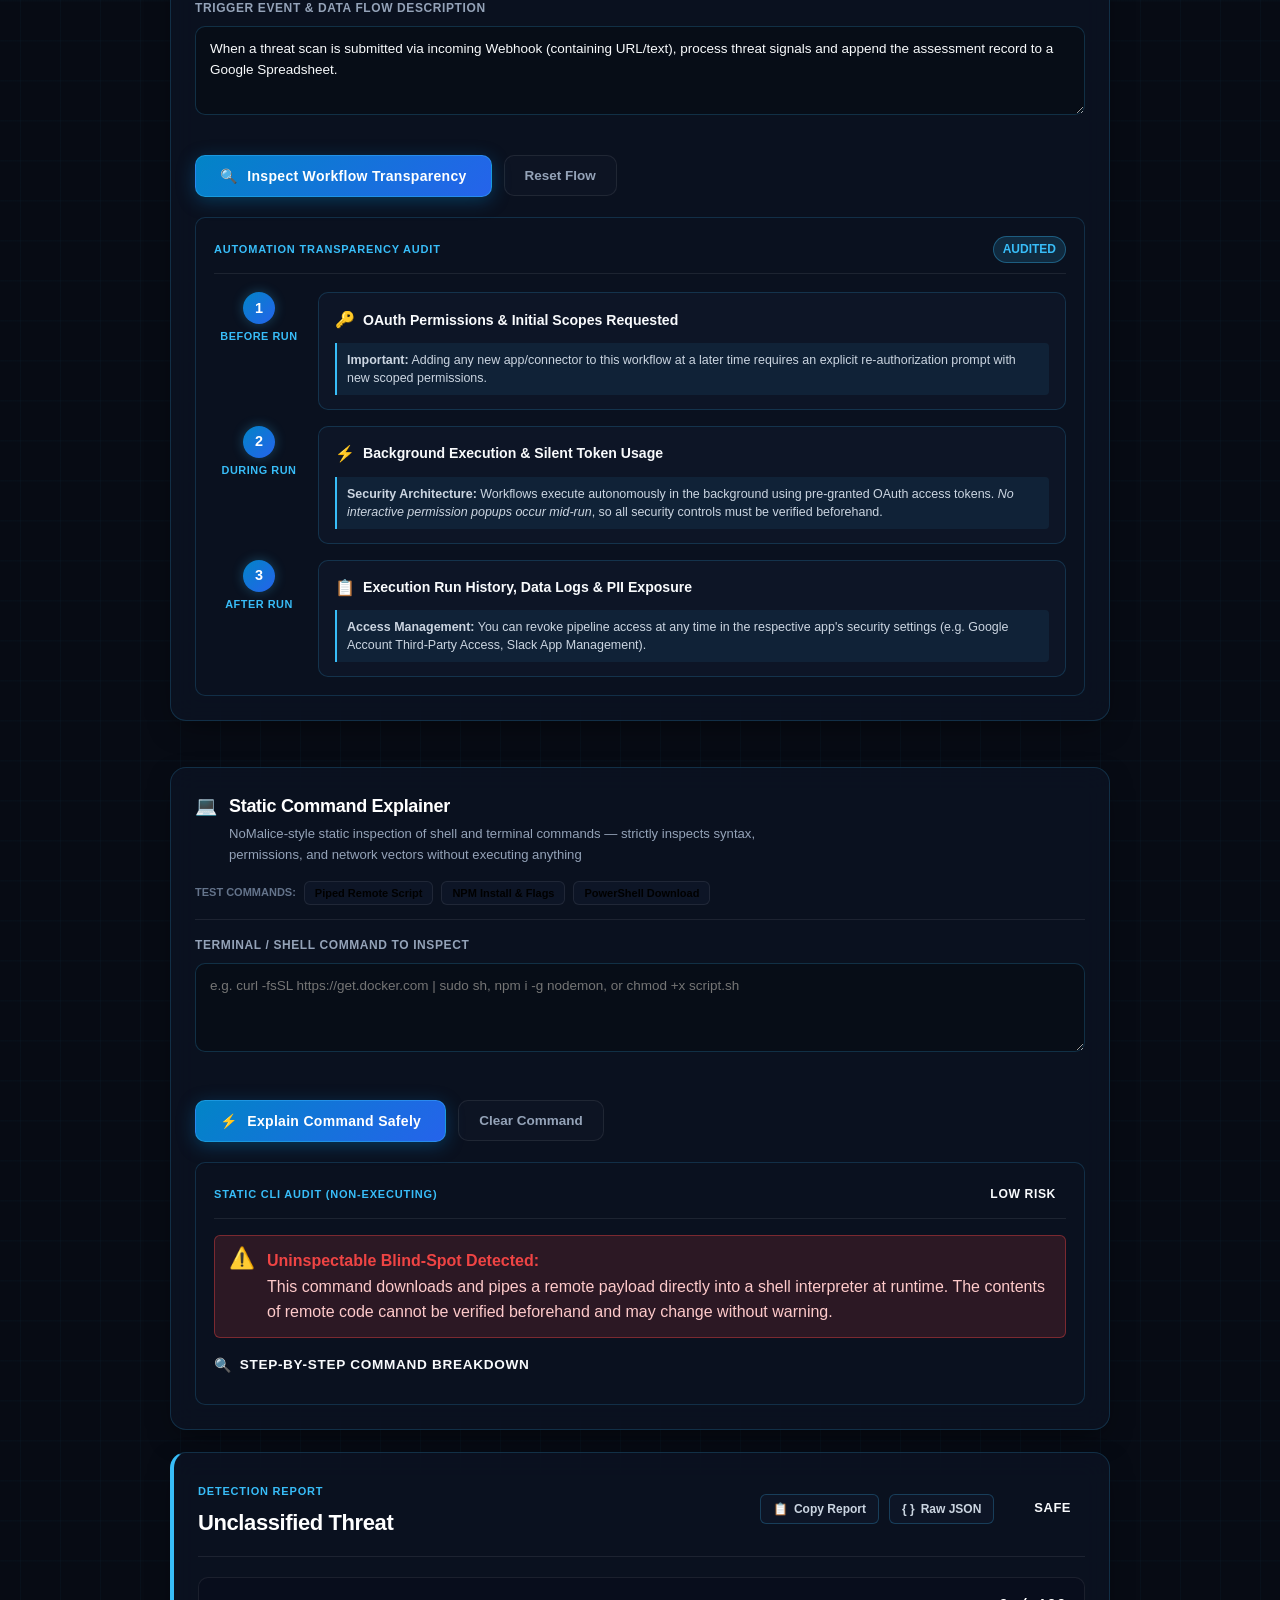
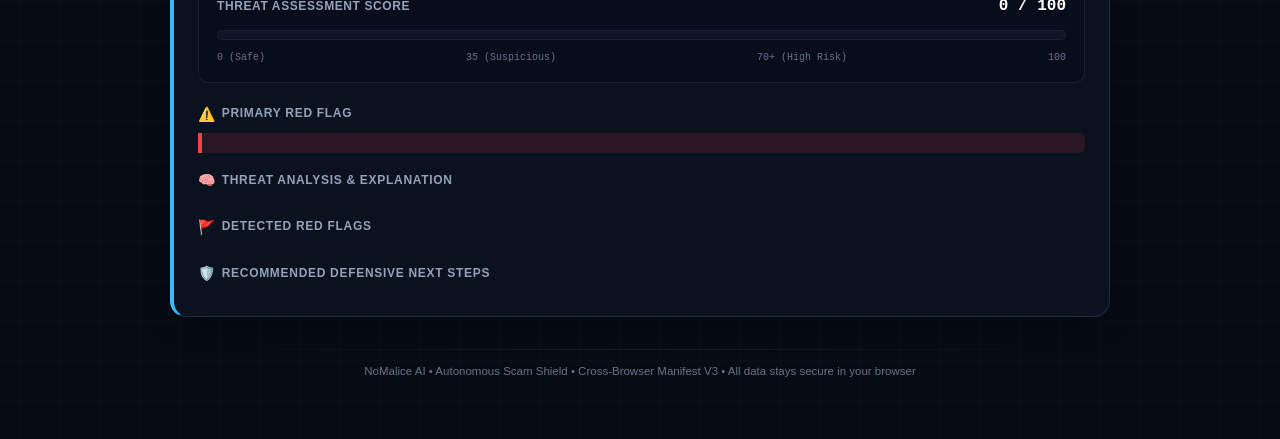
==== commit e7838653: "feat: enable URL-only threat scanning, add CLI explainer and workflow transparency panels, and packa" ====
--- a/web-app/index.html
+++ b/web-app/index.html
@@ -270,11 +270,11 @@
 
           <div class="form-field">
             <div class="field-meta">
-              <label for="input-text">Suspicious Content / Message <span class="req">*</span></label>
+              <label for="input-text">Suspicious Text <span class="opt">(optional if URL provided)</span></label>
               <div class="char-counter" id="char-counter">0 characters</div>
             </div>
             <div class="input-wrapper">
-              <textarea id="input-text" rows="7" placeholder="Paste suspicious email, SMS, crypto DM, banking warning, invoice, or webpage text here... (Ctrl+Enter or Cmd+Enter to analyze)" required></textarea>
+              <textarea id="input-text" rows="7" placeholder="Paste suspicious email, SMS, crypto DM, banking warning, invoice, or webpage text here... (Ctrl+Enter or Cmd+Enter to analyze)"></textarea>
               <div class="scan-laser" id="scan-laser" hidden></div>
             </div>
             <div class="shortcut-tip">
@@ -284,9 +284,10 @@
 
           <div class="form-field">
             <div class="field-meta">
-              <label for="input-url">Source Link / Target URL <span class="opt">(Optional)</span></label>
-            </div>
-            <input type="url" id="input-url" placeholder="https://suspicious-domain.com/login or short URL" spellcheck="false" autocomplete="off">
+              <label for="input-url">Page / Link URL <span class="opt">(optional if text provided)</span></label>
+            </div>
+            <input type="text" id="input-url" placeholder="https://suspicious-domain.com/login, domain, or short link" spellcheck="false" autocomplete="off">
+            <div id="url-observations" class="url-observations" hidden></div>
           </div>
 
           <div class="form-actions">
@@ -302,6 +303,190 @@
 
         <!-- Status / Feedback Box -->
         <div id="status-banner" class="status-banner" hidden role="alert"></div>
+      </section>
+
+      <!-- Feature B: Workflow Permission & Data Log Transparency Panel -->
+      <section class="glass-card feature-panel" id="workflow-panel">
+        <div class="feature-panel-header">
+          <div class="feature-title-group">
+            <span class="panel-icon">⚙️</span>
+            <div>
+              <h2 class="panel-title">Workflow Permission & Log Transparency</h2>
+              <p class="panel-subtitle">Pre-execution inspection of automation pipelines before granting OAuth permissions or turning on workflows</p>
+            </div>
+          </div>
+          <div class="preset-group">
+            <span class="preset-label">Example Flows:</span>
+            <button type="button" class="btn-preset" id="btn-wf-preset-sheets" title="Load Make.com + Sheets + Webhook preset">
+              NoMalice Webhook Flow
+            </button>
+            <button type="button" class="btn-preset" id="btn-wf-preset-email" title="Load Email -> Cloud Drive -> Slack preset">
+              Email &bull; Drive &bull; Slack
+            </button>
+            <button type="button" class="btn-preset" id="btn-wf-preset-crm" title="Load CRM Lead -> Stripe -> Discord preset">
+              CRM &bull; Stripe &bull; Discord
+            </button>
+          </div>
+        </div>
+
+        <div class="feature-form">
+          <div class="form-field">
+            <label for="wf-apps-input">Connected Apps & Services in Pipeline</label>
+            <input type="text" id="wf-apps-input" placeholder="e.g. Gmail, Google Drive, Slack, Webhook, Google Sheets, Stripe, Notion" value="Webhook, Make.com Engine, Google Sheets">
+          </div>
+          <div class="form-field">
+            <label for="wf-trigger-input">Trigger Event & Data Flow Description</label>
+            <textarea id="wf-trigger-input" rows="3" placeholder="Describe the trigger and what data flows between services...">When a threat scan is submitted via incoming Webhook (containing URL/text), process threat signals and append the assessment record to a Google Spreadsheet.</textarea>
+          </div>
+          <div class="form-actions">
+            <button type="button" id="btn-inspect-workflow" class="btn-primary">
+              <span class="btn-icon">🔍</span>
+              <span>Inspect Workflow Transparency</span>
+            </button>
+            <button type="button" id="btn-clear-workflow" class="btn-ghost">Reset Flow</button>
+          </div>
+        </div>
+
+        <!-- Workflow Transparency 3-Stage Output -->
+        <div id="workflow-output" class="workflow-transparency-card" hidden>
+          <div class="workflow-header-row">
+            <span class="report-chip">AUTOMATION TRANSPARENCY AUDIT</span>
+            <span class="workflow-score-badge" id="wf-badge">Audited</span>
+          </div>
+
+          <div class="stages-timeline">
+            <!-- Stage 1: Before Run -->
+            <div class="timeline-stage stage-before">
+              <div class="stage-marker">
+                <span class="stage-step">1</span>
+                <span class="stage-phase">BEFORE RUN</span>
+              </div>
+              <div class="stage-card">
+                <div class="stage-title-row">
+                  <span class="stage-icon">🔑</span>
+                  <h4>OAuth Permissions & Initial Scopes Requested</h4>
+                </div>
+                <div class="stage-content" id="wf-before-content"></div>
+                <div class="stage-note">
+                  <strong>Important:</strong> Adding any new app/connector to this workflow at a later time requires an explicit re-authorization prompt with new scoped permissions.
+                </div>
+              </div>
+            </div>
+
+            <!-- Stage 2: During Run -->
+            <div class="timeline-stage stage-during">
+              <div class="stage-marker">
+                <span class="stage-step">2</span>
+                <span class="stage-phase">DURING RUN</span>
+              </div>
+              <div class="stage-card">
+                <div class="stage-title-row">
+                  <span class="stage-icon">⚡</span>
+                  <h4>Background Execution & Silent Token Usage</h4>
+                </div>
+                <div class="stage-content" id="wf-during-content"></div>
+                <div class="stage-note">
+                  <strong>Security Architecture:</strong> Workflows execute autonomously in the background using pre-granted OAuth access tokens. <em>No interactive permission popups occur mid-run</em>, so all security controls must be verified beforehand.
+                </div>
+              </div>
+            </div>
+
+            <!-- Stage 3: After Run -->
+            <div class="timeline-stage stage-after">
+              <div class="stage-marker">
+                <span class="stage-step">3</span>
+                <span class="stage-phase">AFTER RUN</span>
+              </div>
+              <div class="stage-card">
+                <div class="stage-title-row">
+                  <span class="stage-icon">📋</span>
+                  <h4>Execution Run History, Data Logs & PII Exposure</h4>
+                </div>
+                <div class="stage-content" id="wf-after-content"></div>
+                <div class="stage-note">
+                  <strong>Access Management:</strong> You can revoke pipeline access at any time in the respective app's security settings (e.g. Google Account Third-Party Access, Slack App Management).
+                </div>
+              </div>
+            </div>
+          </div>
+        </div>
+      </section>
+
+      <!-- Feature A: Static Command Explainer Panel -->
+      <section class="glass-card feature-panel" id="command-explainer-panel">
+        <div class="feature-panel-header">
+          <div class="feature-title-group">
+            <span class="panel-icon">💻</span>
+            <div>
+              <h2 class="panel-title">Static Command Explainer</h2>
+              <p class="panel-subtitle">NoMalice-style static inspection of shell and terminal commands &mdash; strictly inspects syntax, permissions, and network vectors without executing anything</p>
+            </div>
+          </div>
+          <div class="preset-group">
+            <span class="preset-label">Test Commands:</span>
+            <button type="button" class="btn-preset" id="btn-cmd-preset-curl" title="Load pipe-to-sudo-bash dangerous command">
+              Piped Remote Script
+            </button>
+            <button type="button" class="btn-preset" id="btn-cmd-preset-npm" title="Load npm install command">
+              NPM Install & Flags
+            </button>
+            <button type="button" class="btn-preset" id="btn-cmd-preset-powershell" title="Load PowerShell WebRequest command">
+              PowerShell Download
+            </button>
+          </div>
+        </div>
+
+        <div class="feature-form">
+          <div class="form-field">
+            <label for="cmd-input">Terminal / Shell Command to Inspect</label>
+            <div class="input-wrapper">
+              <textarea id="cmd-input" rows="3" placeholder="e.g. curl -fsSL https://get.docker.com | sudo sh, npm i -g nodemon, or chmod +x script.sh"></textarea>
+            </div>
+          </div>
+          <div class="form-actions">
+            <button type="button" id="btn-explain-command" class="btn-primary">
+              <span class="btn-icon">⚡</span>
+              <span>Explain Command Safely</span>
+            </button>
+            <button type="button" id="btn-clear-command" class="btn-ghost">Clear Command</button>
+          </div>
+        </div>
+
+        <!-- Command Explanation Output -->
+        <div id="cmd-output" class="command-explanation-card" hidden>
+          <div class="cmd-output-header">
+            <span class="report-chip">STATIC CLI AUDIT (NON-EXECUTING)</span>
+            <div class="cmd-risk-indicator" id="cmd-risk-indicator">
+              <span class="risk-indicator-dot"></span>
+              <span id="cmd-risk-label">Low Risk</span>
+            </div>
+          </div>
+
+          <!-- Uninspectable / Blind-Spot Alert Banner -->
+          <div id="cmd-blindspot-alert" class="cmd-alert-box alert-blindspot" hidden>
+            <div class="alert-icon">⚠️</div>
+            <div class="alert-body">
+              <strong>Uninspectable Blind-Spot Detected:</strong>
+              <p id="cmd-blindspot-text">This command downloads and pipes a remote payload directly into a shell interpreter at runtime. The contents of remote code cannot be verified beforehand and may change without warning.</p>
+            </div>
+          </div>
+
+          <!-- Risk & Permission Warnings -->
+          <div id="cmd-warnings-container" class="cmd-warnings-box" hidden>
+            <h3 class="cmd-section-title">
+              <span class="block-icon">🚨</span> Risk & Permission Flags
+            </h3>
+            <ul id="cmd-warnings-list" class="cmd-warnings-list"></ul>
+          </div>
+
+          <!-- Step-by-Step Breakdown -->
+          <div class="cmd-breakdown-box">
+            <h3 class="cmd-section-title">
+              <span class="block-icon">🔍</span> Step-by-Step Command Breakdown
+            </h3>
+            <div id="cmd-steps-list" class="cmd-steps-list"></div>
+          </div>
+        </div>
       </section>
 
       <!-- Threat Report Card -->
--- a/web-app/styles.css
+++ b/web-app/styles.css
@@ -1666,3 +1666,496 @@
   border: 1px solid var(--color-high-risk-border);
   color: #fca5a5;
 }
+
+/* ==========================================================================
+   Feature Panels: Command Explainer & Workflow Transparency
+   ========================================================================== */
+.feature-panel {
+  margin-top: 24px;
+}
+
+.feature-panel-header {
+  display: flex;
+  justify-content: space-between;
+  align-items: flex-start;
+  gap: 16px;
+  flex-wrap: wrap;
+  border-bottom: 1px solid var(--border-subtle);
+  padding-bottom: 14px;
+  margin-bottom: 16px;
+}
+
+.feature-title-group {
+  display: flex;
+  align-items: flex-start;
+  gap: 12px;
+}
+
+.panel-subtitle {
+  font-size: 0.82rem;
+  color: var(--text-secondary);
+  margin-top: 2px;
+  max-width: 600px;
+}
+
+.feature-form {
+  display: flex;
+  flex-direction: column;
+  gap: 14px;
+}
+
+/* Command Explainer Output */
+.command-explanation-card {
+  margin-top: 20px;
+  background: rgba(11, 18, 33, 0.85);
+  border: 1px solid var(--border-glass);
+  border-radius: var(--radius-md);
+  padding: 18px;
+  display: flex;
+  flex-direction: column;
+  gap: 16px;
+  animation: fadeIn 0.3s ease;
+}
+
+.cmd-output-header {
+  display: flex;
+  justify-content: space-between;
+  align-items: center;
+  flex-wrap: wrap;
+  gap: 10px;
+  border-bottom: 1px solid var(--border-subtle);
+  padding-bottom: 10px;
+}
+
+.cmd-risk-indicator {
+  display: inline-flex;
+  align-items: center;
+  gap: 6px;
+  padding: 4px 10px;
+  border-radius: var(--radius-full);
+  font-size: 0.76rem;
+  font-weight: 700;
+  text-transform: uppercase;
+  letter-spacing: 0.05em;
+}
+
+.cmd-risk-indicator.risk-safe {
+  background: var(--color-safe-bg);
+  border: 1px solid var(--color-safe-border);
+  color: var(--color-safe);
+}
+
+.cmd-risk-indicator.risk-suspicious {
+  background: var(--color-suspicious-bg);
+  border: 1px solid var(--color-suspicious-border);
+  color: var(--color-suspicious);
+}
+
+.cmd-risk-indicator.risk-high-risk {
+  background: var(--color-high-risk-bg);
+  border: 1px solid var(--color-high-risk-border);
+  color: var(--color-high-risk);
+}
+
+.cmd-alert-box {
+  display: flex;
+  gap: 12px;
+  align-items: flex-start;
+  padding: 12px 14px;
+  border-radius: var(--radius-sm);
+}
+
+.alert-blindspot {
+  background: rgba(239, 68, 68, 0.15);
+  border: 1px solid rgba(239, 68, 68, 0.4);
+  color: #fecaca;
+}
+
+.alert-blindspot .alert-icon {
+  font-size: 1.3rem;
+  line-height: 1;
+}
+
+.alert-blindspot strong {
+  color: #ef4444;
+}
+
+.cmd-section-title {
+  font-size: 0.85rem;
+  font-weight: 700;
+  text-transform: uppercase;
+  letter-spacing: 0.05em;
+  color: var(--text-primary);
+  display: flex;
+  align-items: center;
+  gap: 8px;
+  margin-bottom: 10px;
+}
+
+.cmd-warnings-list {
+  list-style: none;
+  display: flex;
+  flex-direction: column;
+  gap: 8px;
+}
+
+.warning-item {
+  padding: 8px 12px;
+  border-radius: var(--radius-sm);
+  font-size: 0.82rem;
+  line-height: 1.45;
+}
+
+.warning-item.warning-high {
+  background: rgba(239, 68, 68, 0.12);
+  border-left: 3px solid #ef4444;
+  color: #fca5a5;
+}
+
+.warning-item.warning-suspicious {
+  background: rgba(234, 179, 8, 0.12);
+  border-left: 3px solid #eab308;
+  color: #fde047;
+}
+
+.cmd-steps-list {
+  display: flex;
+  flex-direction: column;
+  gap: 10px;
+}
+
+.cmd-step-row {
+  display: flex;
+  gap: 12px;
+  background: rgba(15, 23, 42, 0.65);
+  border: 1px solid var(--border-subtle);
+  border-radius: var(--radius-sm);
+  padding: 10px 14px;
+  align-items: flex-start;
+}
+
+.cmd-step-row.is-operator {
+  background: rgba(56, 189, 248, 0.06);
+  border-color: rgba(56, 189, 248, 0.2);
+  padding: 6px 12px;
+  align-items: center;
+}
+
+.step-op-chip {
+  font-family: var(--font-mono);
+  font-size: 0.78rem;
+  font-weight: 700;
+  color: var(--accent-cyan);
+  background: rgba(56, 189, 248, 0.15);
+  padding: 2px 6px;
+  border-radius: 4px;
+}
+
+.step-op-desc {
+  font-size: 0.8rem;
+  color: var(--text-secondary);
+}
+
+.step-badge {
+  font-family: var(--font-mono);
+  font-size: 0.82rem;
+  font-weight: 700;
+  color: var(--accent-cyan);
+  background: rgba(56, 189, 248, 0.15);
+  padding: 3px 7px;
+  border-radius: 4px;
+  flex-shrink: 0;
+}
+
+.step-detail {
+  flex: 1;
+  min-width: 0;
+}
+
+.step-title-text {
+  font-size: 0.86rem;
+  font-weight: 600;
+  color: var(--text-primary);
+  margin-bottom: 4px;
+}
+
+.step-code-preview {
+  display: block;
+  font-family: var(--font-mono);
+  font-size: 0.8rem;
+  color: #7dd3fc;
+  background: rgba(5, 10, 20, 0.75);
+  padding: 4px 8px;
+  border-radius: 4px;
+  margin-bottom: 6px;
+  word-break: break-all;
+}
+
+.step-explanation-text {
+  font-size: 0.8rem;
+  color: var(--text-secondary);
+  line-height: 1.45;
+}
+
+/* Workflow Transparency Output */
+.workflow-transparency-card {
+  margin-top: 20px;
+  background: rgba(11, 18, 33, 0.85);
+  border: 1px solid var(--border-glass);
+  border-radius: var(--radius-md);
+  padding: 18px;
+  display: flex;
+  flex-direction: column;
+  gap: 18px;
+  animation: fadeIn 0.3s ease;
+}
+
+.workflow-header-row {
+  display: flex;
+  justify-content: space-between;
+  align-items: center;
+  flex-wrap: wrap;
+  gap: 10px;
+  border-bottom: 1px solid var(--border-subtle);
+  padding-bottom: 10px;
+}
+
+.workflow-score-badge {
+  font-size: 0.75rem;
+  font-weight: 700;
+  text-transform: uppercase;
+  background: rgba(56, 189, 248, 0.15);
+  border: 1px solid rgba(56, 189, 248, 0.35);
+  color: var(--accent-cyan);
+  padding: 3px 9px;
+  border-radius: var(--radius-full);
+}
+
+.stages-timeline {
+  display: flex;
+  flex-direction: column;
+  gap: 16px;
+}
+
+.timeline-stage {
+  display: flex;
+  gap: 14px;
+  align-items: flex-start;
+}
+
+.stage-marker {
+  display: flex;
+  flex-direction: column;
+  align-items: center;
+  gap: 4px;
+  width: 90px;
+  flex-shrink: 0;
+  text-align: center;
+}
+
+.stage-step {
+  width: 32px;
+  height: 32px;
+  border-radius: 50%;
+  background: linear-gradient(135deg, #0284c7, #2563eb);
+  color: #fff;
+  font-weight: 700;
+  font-size: 0.9rem;
+  display: flex;
+  align-items: center;
+  justify-content: center;
+  box-shadow: 0 0 12px rgba(56, 189, 248, 0.3);
+}
+
+.stage-phase {
+  font-size: 0.68rem;
+  font-weight: 700;
+  letter-spacing: 0.05em;
+  color: var(--accent-cyan);
+}
+
+.stage-card {
+  flex: 1;
+  min-width: 0;
+  background: rgba(15, 23, 42, 0.7);
+  border: 1px solid var(--border-glass);
+  border-radius: var(--radius-md);
+  padding: 14px 16px;
+}
+
+.stage-title-row {
+  display: flex;
+  align-items: center;
+  gap: 8px;
+  margin-bottom: 10px;
+}
+
+.stage-title-row h4 {
+  font-size: 0.88rem;
+  font-weight: 700;
+  color: var(--text-primary);
+}
+
+.stage-note {
+  margin-top: 10px;
+  padding: 8px 10px;
+  background: rgba(56, 189, 248, 0.08);
+  border-left: 2px solid var(--accent-cyan);
+  border-radius: 0 4px 4px 0;
+  font-size: 0.78rem;
+  color: #cbd5e1;
+  line-height: 1.45;
+}
+
+.wf-scopes-grid {
+  display: grid;
+  grid-template-columns: repeat(auto-fit, minmax(220px, 1fr));
+  gap: 10px;
+}
+
+.wf-scope-card {
+  background: rgba(8, 14, 26, 0.8);
+  border: 1px solid var(--border-subtle);
+  border-radius: var(--radius-sm);
+  padding: 10px;
+}
+
+.wf-scope-header {
+  display: flex;
+  justify-content: space-between;
+  align-items: center;
+  margin-bottom: 6px;
+}
+
+.wf-app-name {
+  font-weight: 600;
+  font-size: 0.82rem;
+  color: #f1f5f9;
+}
+
+.wf-scope-pill {
+  font-size: 0.68rem;
+  font-weight: 700;
+  padding: 2px 6px;
+  border-radius: var(--radius-full);
+}
+
+.wf-scope-pill.safe {
+  background: var(--color-safe-bg);
+  color: var(--color-safe);
+}
+
+.wf-scope-pill.suspicious {
+  background: var(--color-suspicious-bg);
+  color: var(--color-suspicious);
+}
+
+.wf-scope-pill.high-risk {
+  background: var(--color-high-risk-bg);
+  color: var(--color-high-risk);
+}
+
+.wf-scope-code {
+  display: block;
+  font-family: var(--font-mono);
+  font-size: 0.72rem;
+  color: #7dd3fc;
+  margin-bottom: 4px;
+  word-break: break-all;
+}
+
+.wf-scope-detail {
+  font-size: 0.76rem;
+  color: var(--text-tertiary);
+  line-height: 1.4;
+}
+
+.wf-info-list {
+  list-style: none;
+  display: flex;
+  flex-direction: column;
+  gap: 8px;
+}
+
+.wf-info-list li {
+  font-size: 0.8rem;
+  color: #cbd5e1;
+  line-height: 1.45;
+}
+
+.wf-after-grid {
+  display: flex;
+  flex-direction: column;
+  gap: 10px;
+}
+
+.wf-after-block {
+  background: rgba(8, 14, 26, 0.7);
+  border: 1px solid var(--border-subtle);
+  border-radius: var(--radius-sm);
+  padding: 10px 12px;
+}
+
+.wf-after-block h5 {
+  font-size: 0.8rem;
+  font-weight: 700;
+  text-transform: uppercase;
+  color: var(--accent-cyan);
+  margin-bottom: 6px;
+}
+
+.wf-after-block ul {
+  padding-left: 18px;
+  display: flex;
+  flex-direction: column;
+  gap: 4px;
+}
+
+.wf-after-block li {
+  font-size: 0.78rem;
+  color: #cbd5e1;
+  line-height: 1.4;
+}
+
+/* Reduced motion support */
+@media (prefers-reduced-motion: reduce) {
+  *, *::before, *::after {
+    animation-duration: 0.01ms !important;
+    animation-iteration-count: 1 !important;
+    transition-duration: 0.01ms !important;
+  }
+  .gear-svg, .ambient-glow, body {
+    animation: none !important;
+  }
+}
+
+/* Mobile responsive adjustments for new features */
+@media (max-width: 600px) {
+  .timeline-stage {
+    flex-direction: column;
+    gap: 8px;
+  }
+  .stage-marker {
+    flex-direction: row;
+    width: 100%;
+    justify-content: flex-start;
+    gap: 8px;
+  }
+  .stage-step {
+    width: 26px;
+    height: 26px;
+    font-size: 0.8rem;
+  }
+  .wf-scopes-grid {
+    grid-template-columns: 1fr;
+  }
+  .feature-panel-header {
+    flex-direction: column;
+    align-items: flex-start;
+  }
+  .preset-group {
+    width: 100%;
+    overflow-x: auto;
+    padding-bottom: 4px;
+  }
+}
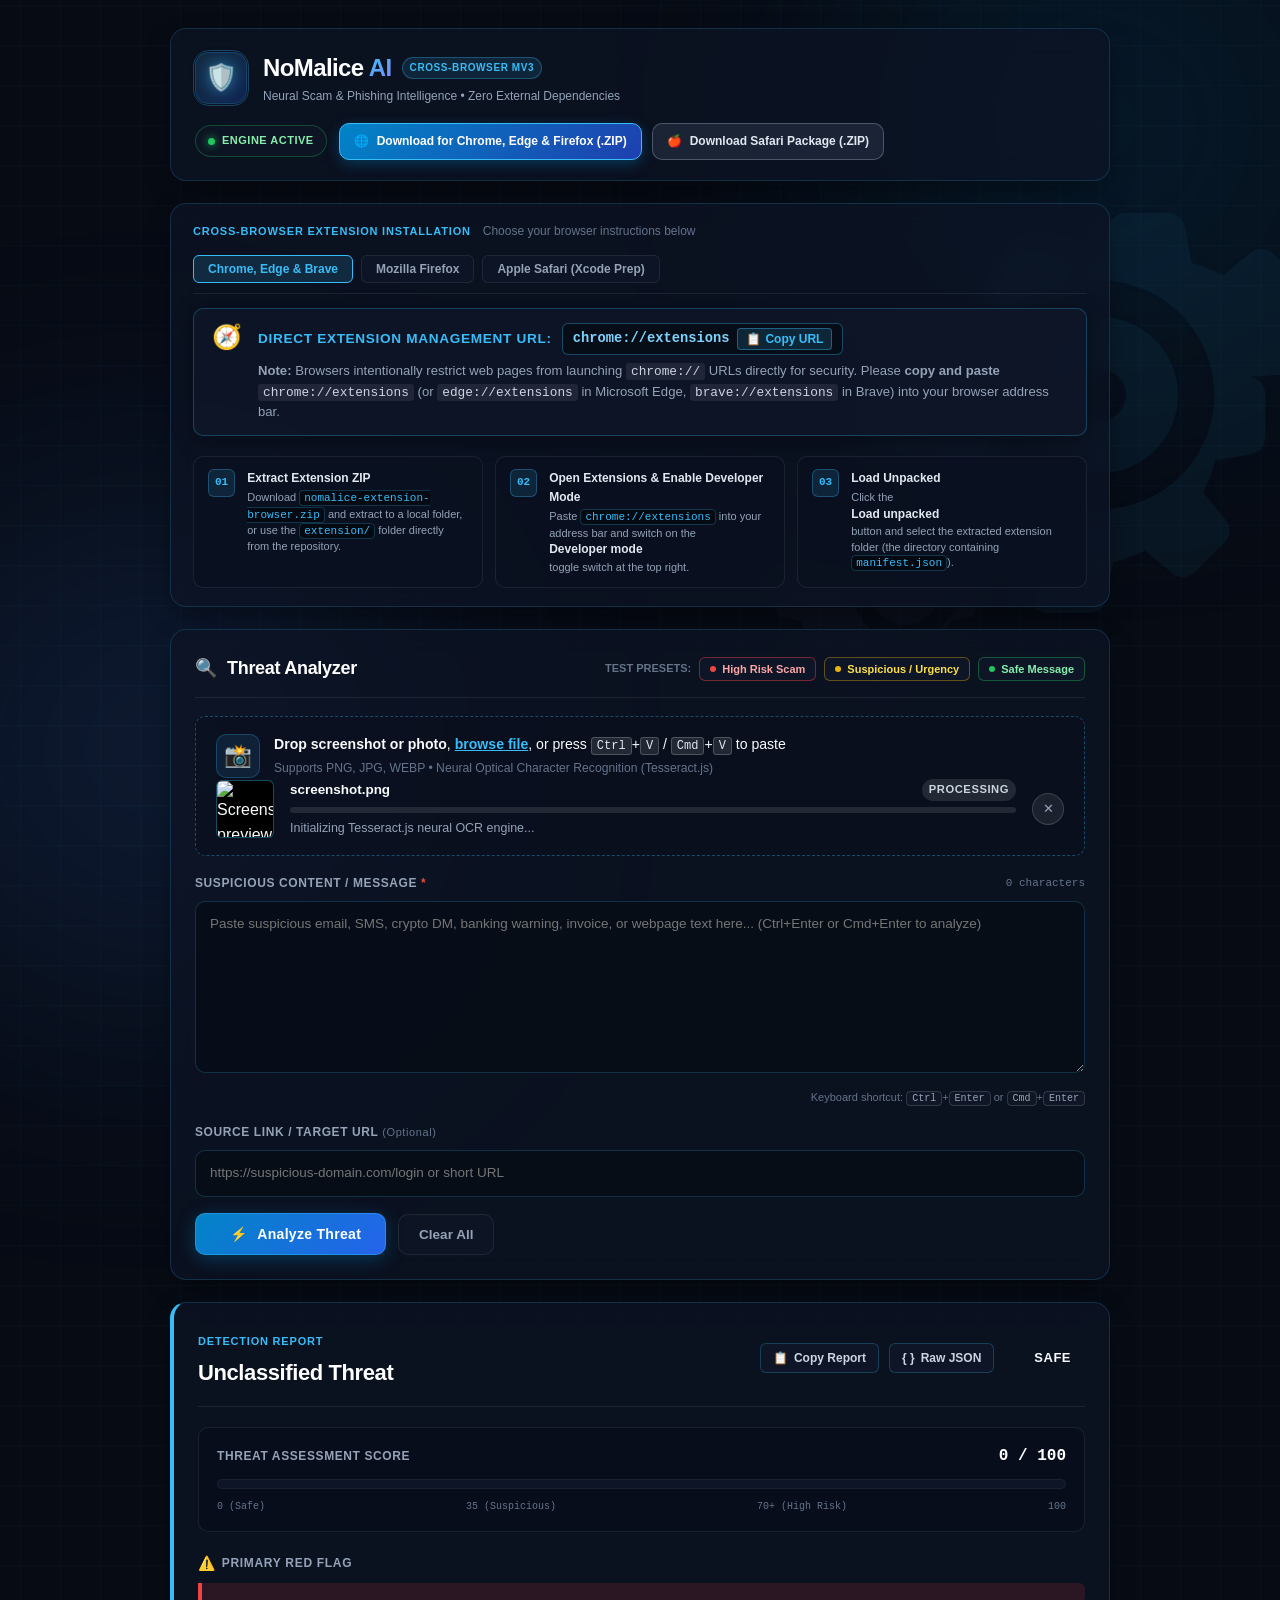
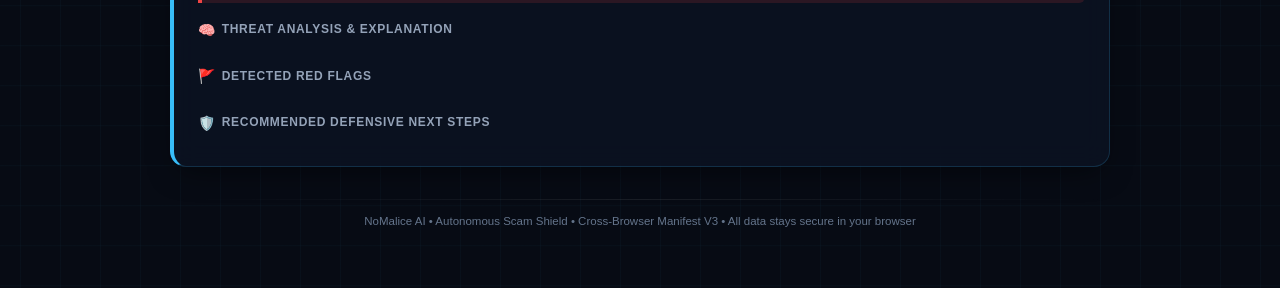
==== commit 66de1e7a: "Revert "feat: enable URL-only threat scanning, add CLI explainer and workflow transparency panels, a" ====
--- a/web-app/index.html
+++ b/web-app/index.html
@@ -270,11 +270,11 @@
 
           <div class="form-field">
             <div class="field-meta">
-              <label for="input-text">Suspicious Text <span class="opt">(optional if URL provided)</span></label>
+              <label for="input-text">Suspicious Content / Message <span class="req">*</span></label>
               <div class="char-counter" id="char-counter">0 characters</div>
             </div>
             <div class="input-wrapper">
-              <textarea id="input-text" rows="7" placeholder="Paste suspicious email, SMS, crypto DM, banking warning, invoice, or webpage text here... (Ctrl+Enter or Cmd+Enter to analyze)"></textarea>
+              <textarea id="input-text" rows="7" placeholder="Paste suspicious email, SMS, crypto DM, banking warning, invoice, or webpage text here... (Ctrl+Enter or Cmd+Enter to analyze)" ></textarea>
               <div class="scan-laser" id="scan-laser" hidden></div>
             </div>
             <div class="shortcut-tip">
@@ -284,9 +284,9 @@
 
           <div class="form-field">
             <div class="field-meta">
-              <label for="input-url">Page / Link URL <span class="opt">(optional if text provided)</span></label>
-            </div>
-            <input type="text" id="input-url" placeholder="https://suspicious-domain.com/login, domain, or short link" spellcheck="false" autocomplete="off">
+              <label for="input-url">Source Link / Target URL <span class="opt">(Optional)</span></label>
+            </div>
+            <input type="url" id="input-url" placeholder="https://suspicious-domain.com/login or short URL" spellcheck="false" autocomplete="off">
             <div id="url-observations" class="url-observations" hidden></div>
           </div>
 
@@ -303,190 +303,6 @@
 
         <!-- Status / Feedback Box -->
         <div id="status-banner" class="status-banner" hidden role="alert"></div>
-      </section>
-
-      <!-- Feature B: Workflow Permission & Data Log Transparency Panel -->
-      <section class="glass-card feature-panel" id="workflow-panel">
-        <div class="feature-panel-header">
-          <div class="feature-title-group">
-            <span class="panel-icon">⚙️</span>
-            <div>
-              <h2 class="panel-title">Workflow Permission & Log Transparency</h2>
-              <p class="panel-subtitle">Pre-execution inspection of automation pipelines before granting OAuth permissions or turning on workflows</p>
-            </div>
-          </div>
-          <div class="preset-group">
-            <span class="preset-label">Example Flows:</span>
-            <button type="button" class="btn-preset" id="btn-wf-preset-sheets" title="Load Make.com + Sheets + Webhook preset">
-              NoMalice Webhook Flow
-            </button>
-            <button type="button" class="btn-preset" id="btn-wf-preset-email" title="Load Email -> Cloud Drive -> Slack preset">
-              Email &bull; Drive &bull; Slack
-            </button>
-            <button type="button" class="btn-preset" id="btn-wf-preset-crm" title="Load CRM Lead -> Stripe -> Discord preset">
-              CRM &bull; Stripe &bull; Discord
-            </button>
-          </div>
-        </div>
-
-        <div class="feature-form">
-          <div class="form-field">
-            <label for="wf-apps-input">Connected Apps & Services in Pipeline</label>
-            <input type="text" id="wf-apps-input" placeholder="e.g. Gmail, Google Drive, Slack, Webhook, Google Sheets, Stripe, Notion" value="Webhook, Make.com Engine, Google Sheets">
-          </div>
-          <div class="form-field">
-            <label for="wf-trigger-input">Trigger Event & Data Flow Description</label>
-            <textarea id="wf-trigger-input" rows="3" placeholder="Describe the trigger and what data flows between services...">When a threat scan is submitted via incoming Webhook (containing URL/text), process threat signals and append the assessment record to a Google Spreadsheet.</textarea>
-          </div>
-          <div class="form-actions">
-            <button type="button" id="btn-inspect-workflow" class="btn-primary">
-              <span class="btn-icon">🔍</span>
-              <span>Inspect Workflow Transparency</span>
-            </button>
-            <button type="button" id="btn-clear-workflow" class="btn-ghost">Reset Flow</button>
-          </div>
-        </div>
-
-        <!-- Workflow Transparency 3-Stage Output -->
-        <div id="workflow-output" class="workflow-transparency-card" hidden>
-          <div class="workflow-header-row">
-            <span class="report-chip">AUTOMATION TRANSPARENCY AUDIT</span>
-            <span class="workflow-score-badge" id="wf-badge">Audited</span>
-          </div>
-
-          <div class="stages-timeline">
-            <!-- Stage 1: Before Run -->
-            <div class="timeline-stage stage-before">
-              <div class="stage-marker">
-                <span class="stage-step">1</span>
-                <span class="stage-phase">BEFORE RUN</span>
-              </div>
-              <div class="stage-card">
-                <div class="stage-title-row">
-                  <span class="stage-icon">🔑</span>
-                  <h4>OAuth Permissions & Initial Scopes Requested</h4>
-                </div>
-                <div class="stage-content" id="wf-before-content"></div>
-                <div class="stage-note">
-                  <strong>Important:</strong> Adding any new app/connector to this workflow at a later time requires an explicit re-authorization prompt with new scoped permissions.
-                </div>
-              </div>
-            </div>
-
-            <!-- Stage 2: During Run -->
-            <div class="timeline-stage stage-during">
-              <div class="stage-marker">
-                <span class="stage-step">2</span>
-                <span class="stage-phase">DURING RUN</span>
-              </div>
-              <div class="stage-card">
-                <div class="stage-title-row">
-                  <span class="stage-icon">⚡</span>
-                  <h4>Background Execution & Silent Token Usage</h4>
-                </div>
-                <div class="stage-content" id="wf-during-content"></div>
-                <div class="stage-note">
-                  <strong>Security Architecture:</strong> Workflows execute autonomously in the background using pre-granted OAuth access tokens. <em>No interactive permission popups occur mid-run</em>, so all security controls must be verified beforehand.
-                </div>
-              </div>
-            </div>
-
-            <!-- Stage 3: After Run -->
-            <div class="timeline-stage stage-after">
-              <div class="stage-marker">
-                <span class="stage-step">3</span>
-                <span class="stage-phase">AFTER RUN</span>
-              </div>
-              <div class="stage-card">
-                <div class="stage-title-row">
-                  <span class="stage-icon">📋</span>
-                  <h4>Execution Run History, Data Logs & PII Exposure</h4>
-                </div>
-                <div class="stage-content" id="wf-after-content"></div>
-                <div class="stage-note">
-                  <strong>Access Management:</strong> You can revoke pipeline access at any time in the respective app's security settings (e.g. Google Account Third-Party Access, Slack App Management).
-                </div>
-              </div>
-            </div>
-          </div>
-        </div>
-      </section>
-
-      <!-- Feature A: Static Command Explainer Panel -->
-      <section class="glass-card feature-panel" id="command-explainer-panel">
-        <div class="feature-panel-header">
-          <div class="feature-title-group">
-            <span class="panel-icon">💻</span>
-            <div>
-              <h2 class="panel-title">Static Command Explainer</h2>
-              <p class="panel-subtitle">NoMalice-style static inspection of shell and terminal commands &mdash; strictly inspects syntax, permissions, and network vectors without executing anything</p>
-            </div>
-          </div>
-          <div class="preset-group">
-            <span class="preset-label">Test Commands:</span>
-            <button type="button" class="btn-preset" id="btn-cmd-preset-curl" title="Load pipe-to-sudo-bash dangerous command">
-              Piped Remote Script
-            </button>
-            <button type="button" class="btn-preset" id="btn-cmd-preset-npm" title="Load npm install command">
-              NPM Install & Flags
-            </button>
-            <button type="button" class="btn-preset" id="btn-cmd-preset-powershell" title="Load PowerShell WebRequest command">
-              PowerShell Download
-            </button>
-          </div>
-        </div>
-
-        <div class="feature-form">
-          <div class="form-field">
-            <label for="cmd-input">Terminal / Shell Command to Inspect</label>
-            <div class="input-wrapper">
-              <textarea id="cmd-input" rows="3" placeholder="e.g. curl -fsSL https://get.docker.com | sudo sh, npm i -g nodemon, or chmod +x script.sh"></textarea>
-            </div>
-          </div>
-          <div class="form-actions">
-            <button type="button" id="btn-explain-command" class="btn-primary">
-              <span class="btn-icon">⚡</span>
-              <span>Explain Command Safely</span>
-            </button>
-            <button type="button" id="btn-clear-command" class="btn-ghost">Clear Command</button>
-          </div>
-        </div>
-
-        <!-- Command Explanation Output -->
-        <div id="cmd-output" class="command-explanation-card" hidden>
-          <div class="cmd-output-header">
-            <span class="report-chip">STATIC CLI AUDIT (NON-EXECUTING)</span>
-            <div class="cmd-risk-indicator" id="cmd-risk-indicator">
-              <span class="risk-indicator-dot"></span>
-              <span id="cmd-risk-label">Low Risk</span>
-            </div>
-          </div>
-
-          <!-- Uninspectable / Blind-Spot Alert Banner -->
-          <div id="cmd-blindspot-alert" class="cmd-alert-box alert-blindspot" hidden>
-            <div class="alert-icon">⚠️</div>
-            <div class="alert-body">
-              <strong>Uninspectable Blind-Spot Detected:</strong>
-              <p id="cmd-blindspot-text">This command downloads and pipes a remote payload directly into a shell interpreter at runtime. The contents of remote code cannot be verified beforehand and may change without warning.</p>
-            </div>
-          </div>
-
-          <!-- Risk & Permission Warnings -->
-          <div id="cmd-warnings-container" class="cmd-warnings-box" hidden>
-            <h3 class="cmd-section-title">
-              <span class="block-icon">🚨</span> Risk & Permission Flags
-            </h3>
-            <ul id="cmd-warnings-list" class="cmd-warnings-list"></ul>
-          </div>
-
-          <!-- Step-by-Step Breakdown -->
-          <div class="cmd-breakdown-box">
-            <h3 class="cmd-section-title">
-              <span class="block-icon">🔍</span> Step-by-Step Command Breakdown
-            </h3>
-            <div id="cmd-steps-list" class="cmd-steps-list"></div>
-          </div>
-        </div>
       </section>
 
       <!-- Threat Report Card -->
--- a/web-app/styles.css
+++ b/web-app/styles.css
@@ -1666,496 +1666,3 @@
   border: 1px solid var(--color-high-risk-border);
   color: #fca5a5;
 }
-
-/* ==========================================================================
-   Feature Panels: Command Explainer & Workflow Transparency
-   ========================================================================== */
-.feature-panel {
-  margin-top: 24px;
-}
-
-.feature-panel-header {
-  display: flex;
-  justify-content: space-between;
-  align-items: flex-start;
-  gap: 16px;
-  flex-wrap: wrap;
-  border-bottom: 1px solid var(--border-subtle);
-  padding-bottom: 14px;
-  margin-bottom: 16px;
-}
-
-.feature-title-group {
-  display: flex;
-  align-items: flex-start;
-  gap: 12px;
-}
-
-.panel-subtitle {
-  font-size: 0.82rem;
-  color: var(--text-secondary);
-  margin-top: 2px;
-  max-width: 600px;
-}
-
-.feature-form {
-  display: flex;
-  flex-direction: column;
-  gap: 14px;
-}
-
-/* Command Explainer Output */
-.command-explanation-card {
-  margin-top: 20px;
-  background: rgba(11, 18, 33, 0.85);
-  border: 1px solid var(--border-glass);
-  border-radius: var(--radius-md);
-  padding: 18px;
-  display: flex;
-  flex-direction: column;
-  gap: 16px;
-  animation: fadeIn 0.3s ease;
-}
-
-.cmd-output-header {
-  display: flex;
-  justify-content: space-between;
-  align-items: center;
-  flex-wrap: wrap;
-  gap: 10px;
-  border-bottom: 1px solid var(--border-subtle);
-  padding-bottom: 10px;
-}
-
-.cmd-risk-indicator {
-  display: inline-flex;
-  align-items: center;
-  gap: 6px;
-  padding: 4px 10px;
-  border-radius: var(--radius-full);
-  font-size: 0.76rem;
-  font-weight: 700;
-  text-transform: uppercase;
-  letter-spacing: 0.05em;
-}
-
-.cmd-risk-indicator.risk-safe {
-  background: var(--color-safe-bg);
-  border: 1px solid var(--color-safe-border);
-  color: var(--color-safe);
-}
-
-.cmd-risk-indicator.risk-suspicious {
-  background: var(--color-suspicious-bg);
-  border: 1px solid var(--color-suspicious-border);
-  color: var(--color-suspicious);
-}
-
-.cmd-risk-indicator.risk-high-risk {
-  background: var(--color-high-risk-bg);
-  border: 1px solid var(--color-high-risk-border);
-  color: var(--color-high-risk);
-}
-
-.cmd-alert-box {
-  display: flex;
-  gap: 12px;
-  align-items: flex-start;
-  padding: 12px 14px;
-  border-radius: var(--radius-sm);
-}
-
-.alert-blindspot {
-  background: rgba(239, 68, 68, 0.15);
-  border: 1px solid rgba(239, 68, 68, 0.4);
-  color: #fecaca;
-}
-
-.alert-blindspot .alert-icon {
-  font-size: 1.3rem;
-  line-height: 1;
-}
-
-.alert-blindspot strong {
-  color: #ef4444;
-}
-
-.cmd-section-title {
-  font-size: 0.85rem;
-  font-weight: 700;
-  text-transform: uppercase;
-  letter-spacing: 0.05em;
-  color: var(--text-primary);
-  display: flex;
-  align-items: center;
-  gap: 8px;
-  margin-bottom: 10px;
-}
-
-.cmd-warnings-list {
-  list-style: none;
-  display: flex;
-  flex-direction: column;
-  gap: 8px;
-}
-
-.warning-item {
-  padding: 8px 12px;
-  border-radius: var(--radius-sm);
-  font-size: 0.82rem;
-  line-height: 1.45;
-}
-
-.warning-item.warning-high {
-  background: rgba(239, 68, 68, 0.12);
-  border-left: 3px solid #ef4444;
-  color: #fca5a5;
-}
-
-.warning-item.warning-suspicious {
-  background: rgba(234, 179, 8, 0.12);
-  border-left: 3px solid #eab308;
-  color: #fde047;
-}
-
-.cmd-steps-list {
-  display: flex;
-  flex-direction: column;
-  gap: 10px;
-}
-
-.cmd-step-row {
-  display: flex;
-  gap: 12px;
-  background: rgba(15, 23, 42, 0.65);
-  border: 1px solid var(--border-subtle);
-  border-radius: var(--radius-sm);
-  padding: 10px 14px;
-  align-items: flex-start;
-}
-
-.cmd-step-row.is-operator {
-  background: rgba(56, 189, 248, 0.06);
-  border-color: rgba(56, 189, 248, 0.2);
-  padding: 6px 12px;
-  align-items: center;
-}
-
-.step-op-chip {
-  font-family: var(--font-mono);
-  font-size: 0.78rem;
-  font-weight: 700;
-  color: var(--accent-cyan);
-  background: rgba(56, 189, 248, 0.15);
-  padding: 2px 6px;
-  border-radius: 4px;
-}
-
-.step-op-desc {
-  font-size: 0.8rem;
-  color: var(--text-secondary);
-}
-
-.step-badge {
-  font-family: var(--font-mono);
-  font-size: 0.82rem;
-  font-weight: 700;
-  color: var(--accent-cyan);
-  background: rgba(56, 189, 248, 0.15);
-  padding: 3px 7px;
-  border-radius: 4px;
-  flex-shrink: 0;
-}
-
-.step-detail {
-  flex: 1;
-  min-width: 0;
-}
-
-.step-title-text {
-  font-size: 0.86rem;
-  font-weight: 600;
-  color: var(--text-primary);
-  margin-bottom: 4px;
-}
-
-.step-code-preview {
-  display: block;
-  font-family: var(--font-mono);
-  font-size: 0.8rem;
-  color: #7dd3fc;
-  background: rgba(5, 10, 20, 0.75);
-  padding: 4px 8px;
-  border-radius: 4px;
-  margin-bottom: 6px;
-  word-break: break-all;
-}
-
-.step-explanation-text {
-  font-size: 0.8rem;
-  color: var(--text-secondary);
-  line-height: 1.45;
-}
-
-/* Workflow Transparency Output */
-.workflow-transparency-card {
-  margin-top: 20px;
-  background: rgba(11, 18, 33, 0.85);
-  border: 1px solid var(--border-glass);
-  border-radius: var(--radius-md);
-  padding: 18px;
-  display: flex;
-  flex-direction: column;
-  gap: 18px;
-  animation: fadeIn 0.3s ease;
-}
-
-.workflow-header-row {
-  display: flex;
-  justify-content: space-between;
-  align-items: center;
-  flex-wrap: wrap;
-  gap: 10px;
-  border-bottom: 1px solid var(--border-subtle);
-  padding-bottom: 10px;
-}
-
-.workflow-score-badge {
-  font-size: 0.75rem;
-  font-weight: 700;
-  text-transform: uppercase;
-  background: rgba(56, 189, 248, 0.15);
-  border: 1px solid rgba(56, 189, 248, 0.35);
-  color: var(--accent-cyan);
-  padding: 3px 9px;
-  border-radius: var(--radius-full);
-}
-
-.stages-timeline {
-  display: flex;
-  flex-direction: column;
-  gap: 16px;
-}
-
-.timeline-stage {
-  display: flex;
-  gap: 14px;
-  align-items: flex-start;
-}
-
-.stage-marker {
-  display: flex;
-  flex-direction: column;
-  align-items: center;
-  gap: 4px;
-  width: 90px;
-  flex-shrink: 0;
-  text-align: center;
-}
-
-.stage-step {
-  width: 32px;
-  height: 32px;
-  border-radius: 50%;
-  background: linear-gradient(135deg, #0284c7, #2563eb);
-  color: #fff;
-  font-weight: 700;
-  font-size: 0.9rem;
-  display: flex;
-  align-items: center;
-  justify-content: center;
-  box-shadow: 0 0 12px rgba(56, 189, 248, 0.3);
-}
-
-.stage-phase {
-  font-size: 0.68rem;
-  font-weight: 700;
-  letter-spacing: 0.05em;
-  color: var(--accent-cyan);
-}
-
-.stage-card {
-  flex: 1;
-  min-width: 0;
-  background: rgba(15, 23, 42, 0.7);
-  border: 1px solid var(--border-glass);
-  border-radius: var(--radius-md);
-  padding: 14px 16px;
-}
-
-.stage-title-row {
-  display: flex;
-  align-items: center;
-  gap: 8px;
-  margin-bottom: 10px;
-}
-
-.stage-title-row h4 {
-  font-size: 0.88rem;
-  font-weight: 700;
-  color: var(--text-primary);
-}
-
-.stage-note {
-  margin-top: 10px;
-  padding: 8px 10px;
-  background: rgba(56, 189, 248, 0.08);
-  border-left: 2px solid var(--accent-cyan);
-  border-radius: 0 4px 4px 0;
-  font-size: 0.78rem;
-  color: #cbd5e1;
-  line-height: 1.45;
-}
-
-.wf-scopes-grid {
-  display: grid;
-  grid-template-columns: repeat(auto-fit, minmax(220px, 1fr));
-  gap: 10px;
-}
-
-.wf-scope-card {
-  background: rgba(8, 14, 26, 0.8);
-  border: 1px solid var(--border-subtle);
-  border-radius: var(--radius-sm);
-  padding: 10px;
-}
-
-.wf-scope-header {
-  display: flex;
-  justify-content: space-between;
-  align-items: center;
-  margin-bottom: 6px;
-}
-
-.wf-app-name {
-  font-weight: 600;
-  font-size: 0.82rem;
-  color: #f1f5f9;
-}
-
-.wf-scope-pill {
-  font-size: 0.68rem;
-  font-weight: 700;
-  padding: 2px 6px;
-  border-radius: var(--radius-full);
-}
-
-.wf-scope-pill.safe {
-  background: var(--color-safe-bg);
-  color: var(--color-safe);
-}
-
-.wf-scope-pill.suspicious {
-  background: var(--color-suspicious-bg);
-  color: var(--color-suspicious);
-}
-
-.wf-scope-pill.high-risk {
-  background: var(--color-high-risk-bg);
-  color: var(--color-high-risk);
-}
-
-.wf-scope-code {
-  display: block;
-  font-family: var(--font-mono);
-  font-size: 0.72rem;
-  color: #7dd3fc;
-  margin-bottom: 4px;
-  word-break: break-all;
-}
-
-.wf-scope-detail {
-  font-size: 0.76rem;
-  color: var(--text-tertiary);
-  line-height: 1.4;
-}
-
-.wf-info-list {
-  list-style: none;
-  display: flex;
-  flex-direction: column;
-  gap: 8px;
-}
-
-.wf-info-list li {
-  font-size: 0.8rem;
-  color: #cbd5e1;
-  line-height: 1.45;
-}
-
-.wf-after-grid {
-  display: flex;
-  flex-direction: column;
-  gap: 10px;
-}
-
-.wf-after-block {
-  background: rgba(8, 14, 26, 0.7);
-  border: 1px solid var(--border-subtle);
-  border-radius: var(--radius-sm);
-  padding: 10px 12px;
-}
-
-.wf-after-block h5 {
-  font-size: 0.8rem;
-  font-weight: 700;
-  text-transform: uppercase;
-  color: var(--accent-cyan);
-  margin-bottom: 6px;
-}
-
-.wf-after-block ul {
-  padding-left: 18px;
-  display: flex;
-  flex-direction: column;
-  gap: 4px;
-}
-
-.wf-after-block li {
-  font-size: 0.78rem;
-  color: #cbd5e1;
-  line-height: 1.4;
-}
-
-/* Reduced motion support */
-@media (prefers-reduced-motion: reduce) {
-  *, *::before, *::after {
-    animation-duration: 0.01ms !important;
-    animation-iteration-count: 1 !important;
-    transition-duration: 0.01ms !important;
-  }
-  .gear-svg, .ambient-glow, body {
-    animation: none !important;
-  }
-}
-
-/* Mobile responsive adjustments for new features */
-@media (max-width: 600px) {
-  .timeline-stage {
-    flex-direction: column;
-    gap: 8px;
-  }
-  .stage-marker {
-    flex-direction: row;
-    width: 100%;
-    justify-content: flex-start;
-    gap: 8px;
-  }
-  .stage-step {
-    width: 26px;
-    height: 26px;
-    font-size: 0.8rem;
-  }
-  .wf-scopes-grid {
-    grid-template-columns: 1fr;
-  }
-  .feature-panel-header {
-    flex-direction: column;
-    align-items: flex-start;
-  }
-  .preset-group {
-    width: 100%;
-    overflow-x: auto;
-    padding-bottom: 4px;
-  }
-}
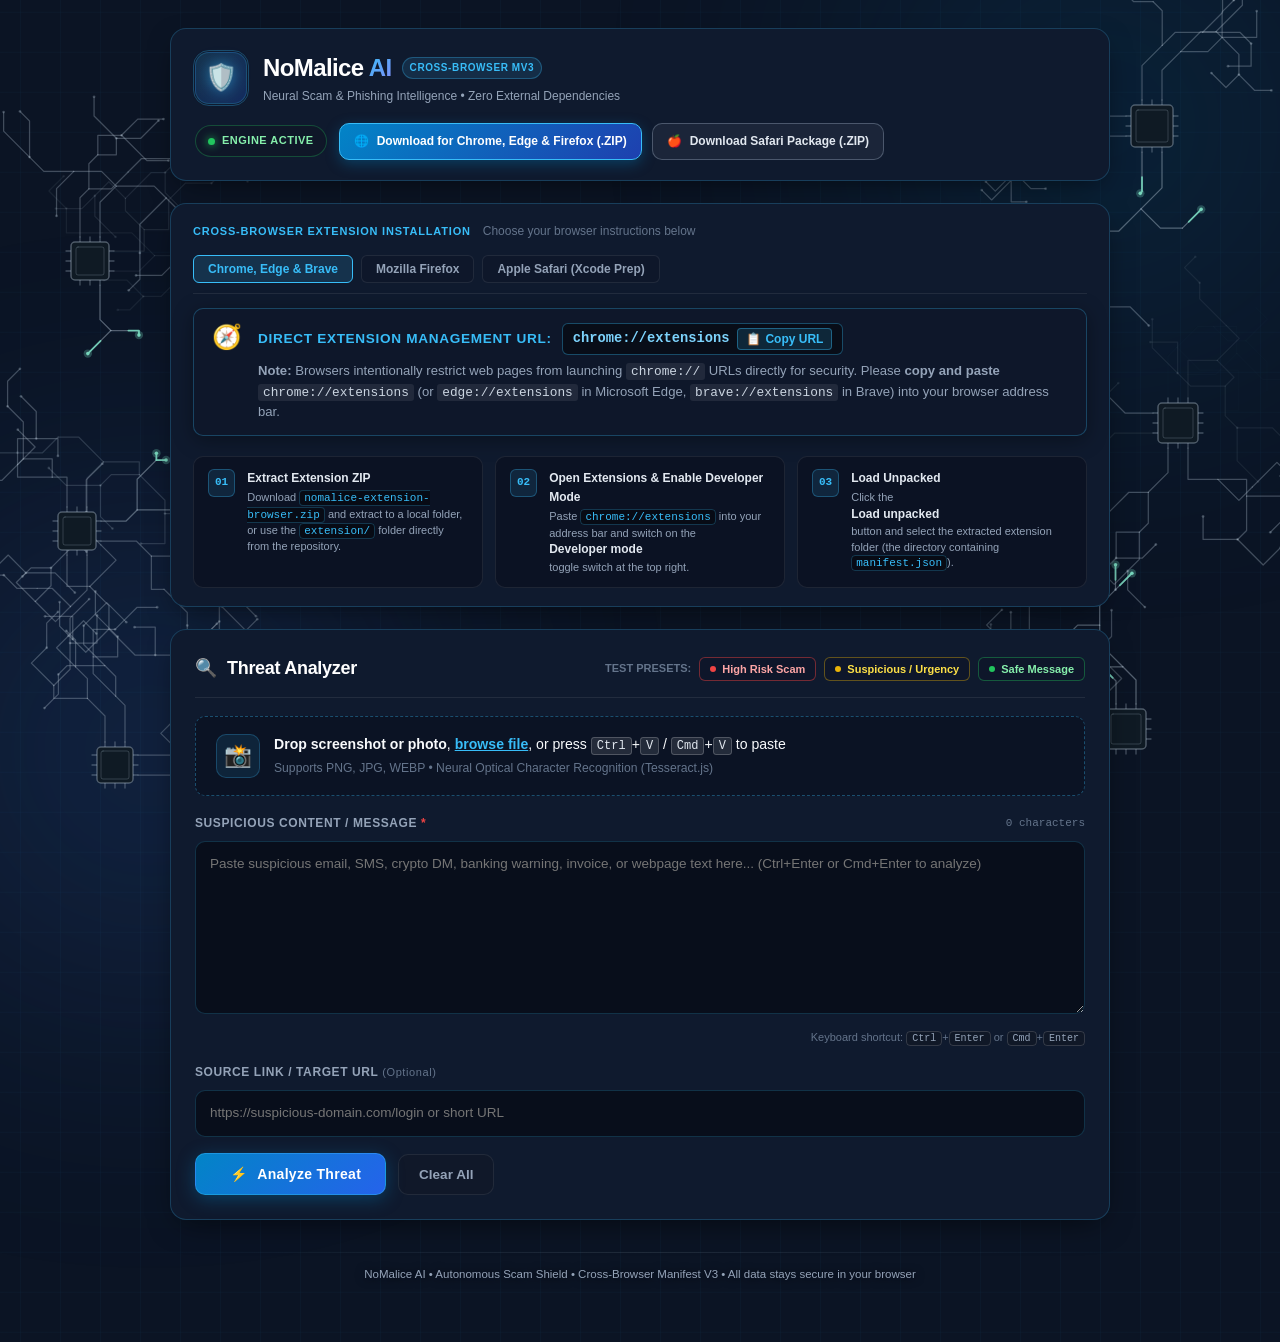
==== commit 421b5a89: "Updated NoMalice AI web application design" ====
--- a/web-app/index.html
+++ b/web-app/index.html
@@ -11,20 +11,9 @@
   <div class="ambient-glow glow-cyan" aria-hidden="true"></div>
   <div class="ambient-glow glow-violet" aria-hidden="true"></div>
 
-  <!-- Background Rotating Gear Emblem Layer -->
-  <div class="bg-gear-layer" aria-hidden="true">
-    <div class="gear-cluster">
-      <!-- Primary Gear -->
-      <svg class="gear-svg gear-primary" viewBox="0 0 100 100" xmlns="http://www.w3.org/2000/svg">
-        <path d="M50 35a15 15 0 1 0 0 30 15 15 0 0 0 0-30zm0 10a5 5 0 1 1 0 10 5 5 0 0 1 0-10z" fill="currentColor"/>
-        <path d="M94 45.5l-6.8-1.2c-.5-2.2-1.3-4.2-2.3-6.1l4.4-5.3c1.1-1.3.9-3.2-.3-4.4l-5.6-5.6c-1.2-1.2-3.1-1.4-4.4-.3l-5.3 4.4c-1.9-1-3.9-1.8-6.1-2.3l-1.2-6.8c-.3-1.7-1.7-2.9-3.4-2.9h-8c-1.7 0-3.1 1.2-3.4 2.9l-1.2 6.8c-2.2.5-4.2 1.3-6.1 2.3l-5.3-4.4c-1.3-1.1-3.2-.9-4.4.3l-5.6 5.6c-1.2 1.2-1.4 3.1-.3 4.4l4.4 5.3c-1 1.9-1.8 3.9-2.3 6.1l-6.8 1.2C7.2 46.8 6 48.2 6 50v8c0 1.7 1.2 3.1 2.9 3.4l6.8 1.2c.5 2.2 1.3 4.2 2.3 6.1l-4.4 5.3c-1.1 1.3-.9 3.2.3 4.4l5.6 5.6c1.2 1.2 3.1 1.4 4.4.3l5.3-4.4c1.9 1 3.9 1.8 6.1 2.3l1.2 6.8c.3 1.7 1.7 2.9 3.4 2.9h8c1.7 0 3.1-1.2 3.4-2.9l1.2-6.8c2.2-.5 4.2-1.3 6.1-2.3l5.3 4.4c1.3 1.1 3.2.9 4.4-.3l5.6-5.6c1.2-1.2 1.4-3.1.3-4.4l-4.4-5.3c1-1.9 1.8-3.9 2.3-6.1l6.8-1.2c1.7-.3 2.9-1.7 2.9-3.4v-8c0-1.8-1.2-3.2-2.9-3.5zM50 72c-12.1 0-22-9.9-22-22s9.9-22 22-22 22 9.9 22 22-9.9 22-22 22z" fill="currentColor"/>
-      </svg>
-      <!-- Secondary Counter-Rotating Gear -->
-      <svg class="gear-svg gear-secondary" viewBox="0 0 100 100" xmlns="http://www.w3.org/2000/svg">
-        <path d="M50 38a12 12 0 1 0 0 24 12 12 0 0 0 0-24zm0 8a4 4 0 1 1 0 8 4 4 0 0 1 0-8z" fill="currentColor"/>
-        <path d="M92 46l-6.2-1.1c-.5-2-1.2-3.9-2.1-5.6l4-4.8c1-1.2.8-2.9-.3-4l-5.1-5.1c-1.1-1.1-2.8-1.3-4-.3l-4.8 4c-1.7-.9-3.6-1.6-5.6-2.1l-1.1-6.2c-.3-1.5-1.5-2.6-3.1-2.6h-7.3c-1.5 0-2.8 1.1-3.1 2.6l-1.1 6.2c-2 .5-3.9 1.2-5.6 2.1l-4.8-4c-1.2-1-2.9-.8-4 .3l-5.1 5.1c-1.1 1.1-1.3 2.8-.3 4l4 4.8c-.9 1.7-1.6 3.6-2.1 5.6L8 46c-1.5.3-2.6 1.5-2.6 3.1v7.3c0 1.5 1.1 2.8 2.6 3.1l6.2 1.1c.5 2 1.2 3.9 2.1 5.6l-4 4.8c-1 1.2-.8 2.9.3 4l5.1 5.1c1.1 1.1 2.8 1.3 4 .3l4.8-4c1.7.9 3.6 1.6 5.6 2.1l1.1 6.2c.3 1.5 1.5 2.6 3.1 2.6h7.3c1.5 0 2.8-1.1 3.1-2.6l1.1-6.2c2-.5 3.9-1.2 5.6-2.1l4.8 4c1.2 1 2.9.8 4-.3l5.1-5.1c1.1-1.1 1.3-2.8.3-4l-4-4.8c.9-1.7 1.6-3.6 2.1-5.6l6.2-1.1c1.5-.3 2.6-1.5 2.6-3.1v-7.3c0-1.6-1.1-2.8-2.6-3.1zM50 68c-9.9 0-18-8.1-18-18s8.1-18 18-18 18 8.1 18 18-8.1 18-18 18z" fill="currentColor"/>
-      </svg>
-    </div>
+  <!-- Fixed Full-Screen Growing Circuit-Board Background Layer -->
+  <div class="circuit-bg-layer" aria-hidden="true">
+    <canvas id="circuit-bg-canvas"></canvas>
   </div>
 
   <div class="app-layout">
@@ -413,6 +402,7 @@
 
   <!-- External CDN Scripts -->
   <script src="https://cdn.jsdelivr.net/npm/tesseract.js@5/dist/tesseract.min.js"></script>
+  <script src="circuit-bg.js" defer></script>
   <script src="app.js" defer></script>
 </body>
 </html>
--- a/web-app/styles.css
+++ b/web-app/styles.css
@@ -10,13 +10,17 @@
   padding: 0;
 }
 
+[hidden] {
+  display: none !important;
+}
+
 :root {
-  --bg-deep: #070b14;
-  --bg-surface: #0d1424;
-  --bg-card: rgba(13, 20, 36, 0.72);
-  --bg-card-hover: rgba(18, 28, 51, 0.85);
-  --border-glass: rgba(56, 189, 248, 0.18);
-  --border-glass-hover: rgba(56, 189, 248, 0.42);
+  --bg-deep: #0B1424;
+  --bg-surface: #0f192b;
+  --bg-card: #0f1a2e;
+  --bg-card-hover: #13213a;
+  --border-glass: rgba(56, 189, 248, 0.22);
+  --border-glass-hover: rgba(56, 189, 248, 0.45);
   --border-subtle: rgba(255, 255, 255, 0.08);
 
   --accent-cyan: #38bdf8;
@@ -101,67 +105,25 @@
 }
 
 /* ==========================================================================
-   Background Rotating Gear Emblem Layer
-   Subtle settings/cyber gear rotating behind glassmorphism content
+   Fixed Full-Screen Growing Circuit-Board Background Layer
    ========================================================================== */
-.bg-gear-layer {
+.circuit-bg-layer {
   position: fixed;
   inset: 0;
+  width: 100%;
+  height: 100%;
   pointer-events: none;
+  user-select: none;
   z-index: 0;
   overflow: hidden;
-  display: flex;
-  align-items: center;
-  justify-content: center;
-}
-
-.gear-cluster {
-  position: absolute;
-  top: 15%;
-  right: -80px;
-  width: 620px;
-  height: 620px;
-}
-
-.gear-svg {
-  position: absolute;
-  transform-box: fill-box;
-  transform-origin: center;
-  will-change: transform;
-}
-
-/* Primary Large Gear: rotates clockwise, subtle cyan/slate tint */
-.gear-primary {
-  width: 520px;
-  height: 520px;
-  top: 0;
-  right: 0;
-  color: #38bdf8;
-  opacity: 0.06;
-  animation: gearRotateClockwise 60s linear infinite;
-  filter: drop-shadow(0 0 16px rgba(56, 189, 248, 0.15));
-}
-
-/* Secondary Smaller Gear: counter-rotates, meshes nearby */
-.gear-secondary {
-  width: 290px;
-  height: 290px;
-  bottom: 20px;
-  left: 20px;
-  color: #64748b;
-  opacity: 0.05;
-  animation: gearRotateCounterClockwise 40s linear infinite;
-  filter: drop-shadow(0 0 12px rgba(100, 116, 139, 0.15));
-}
-
-@keyframes gearRotateClockwise {
-  from { transform: rotate(0deg); }
-  to { transform: rotate(360deg); }
-}
-
-@keyframes gearRotateCounterClockwise {
-  from { transform: rotate(360deg); }
-  to { transform: rotate(0deg); }
+}
+
+#circuit-bg-canvas {
+  display: block;
+  width: 100%;
+  height: 100%;
+  pointer-events: none;
+  user-select: none;
 }
 
 
@@ -178,11 +140,9 @@
   gap: 22px;
 }
 
-/* Glassmorphism Card Core */
+/* Glassmorphism / Solid Navy Card Core */
 .glass-card {
   background: var(--bg-card);
-  backdrop-filter: blur(14px);
-  -webkit-backdrop-filter: blur(14px);
   border: 1px solid var(--border-glass);
   border-radius: var(--radius-lg);
   padding: 24px;
@@ -279,6 +239,8 @@
 }
 
 .header-right {
+  position: relative;
+  z-index: 1;
   display: flex;
   align-items: center;
   gap: 12px;
@@ -1234,8 +1196,9 @@
 .cyber-footer {
   text-align: center;
   font-size: 11.5px;
-  color: var(--text-tertiary);
+  color: var(--text-secondary);
   padding-top: 10px;
+  text-shadow: 0 1px 10px rgba(11, 20, 36, 0.95);
 }
 
 .footer-line {
@@ -1254,10 +1217,7 @@
   .pulse-ring,
   .live-dot,
   .scan-laser,
-  .meter-fill,
-  .gear-svg,
-  .gear-primary,
-  .gear-secondary {
+  .meter-fill {
     animation: none;
     transition: none;
   }
@@ -1281,6 +1241,13 @@
     flex-direction: column;
     align-items: flex-start;
   }
+  .brand-title-row {
+    flex-wrap: wrap;
+    gap: 6px 8px;
+  }
+  .brand-title {
+    font-size: 21px;
+  }
   .header-right {
     width: 100%;
     justify-content: flex-start;
@@ -1290,8 +1257,10 @@
     width: 100%;
   }
   .btn-download {
-    flex: 1;
+    flex: 1 1 100%;
     justify-content: center;
+    white-space: normal;
+    text-align: center;
   }
   .panel-header {
     flex-direction: column;
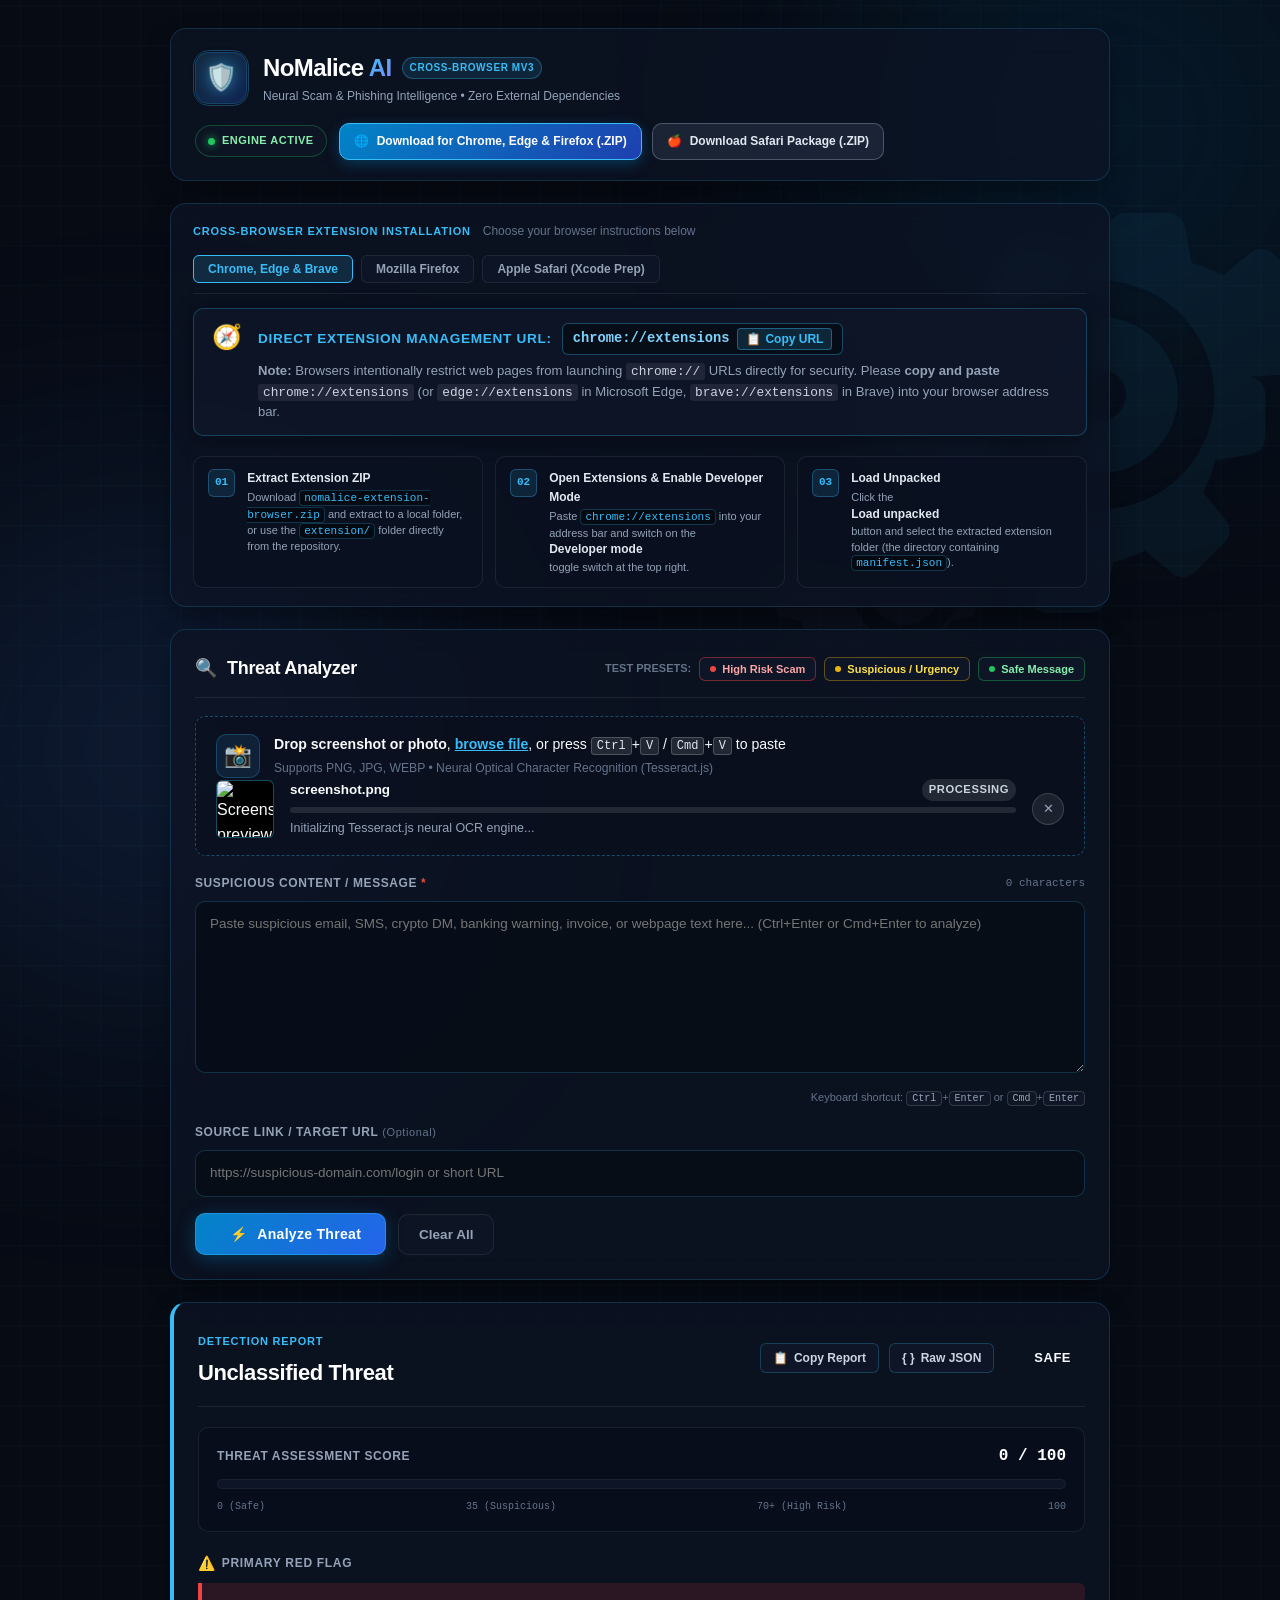
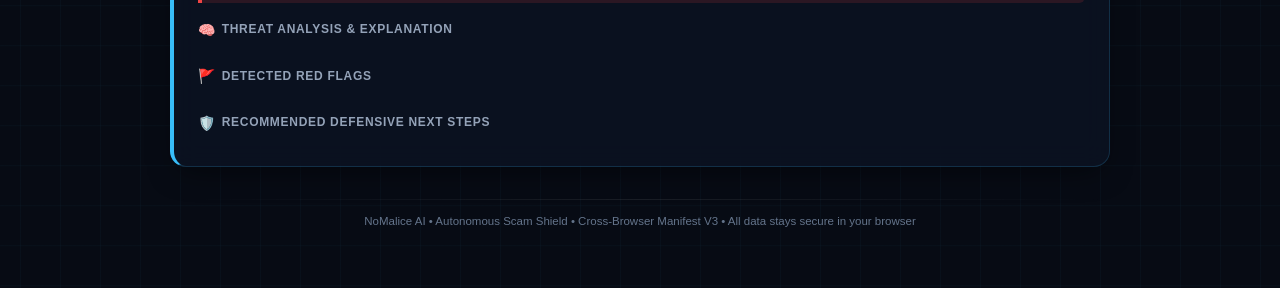
==== commit cf6afa5d: "Revert "Updated NoMalice AI web application design" This reverts commit 421b5a898e452867eb7f20070ee6" ====
--- a/web-app/index.html
+++ b/web-app/index.html
@@ -11,9 +11,20 @@
   <div class="ambient-glow glow-cyan" aria-hidden="true"></div>
   <div class="ambient-glow glow-violet" aria-hidden="true"></div>
 
-  <!-- Fixed Full-Screen Growing Circuit-Board Background Layer -->
-  <div class="circuit-bg-layer" aria-hidden="true">
-    <canvas id="circuit-bg-canvas"></canvas>
+  <!-- Background Rotating Gear Emblem Layer -->
+  <div class="bg-gear-layer" aria-hidden="true">
+    <div class="gear-cluster">
+      <!-- Primary Gear -->
+      <svg class="gear-svg gear-primary" viewBox="0 0 100 100" xmlns="http://www.w3.org/2000/svg">
+        <path d="M50 35a15 15 0 1 0 0 30 15 15 0 0 0 0-30zm0 10a5 5 0 1 1 0 10 5 5 0 0 1 0-10z" fill="currentColor"/>
+        <path d="M94 45.5l-6.8-1.2c-.5-2.2-1.3-4.2-2.3-6.1l4.4-5.3c1.1-1.3.9-3.2-.3-4.4l-5.6-5.6c-1.2-1.2-3.1-1.4-4.4-.3l-5.3 4.4c-1.9-1-3.9-1.8-6.1-2.3l-1.2-6.8c-.3-1.7-1.7-2.9-3.4-2.9h-8c-1.7 0-3.1 1.2-3.4 2.9l-1.2 6.8c-2.2.5-4.2 1.3-6.1 2.3l-5.3-4.4c-1.3-1.1-3.2-.9-4.4.3l-5.6 5.6c-1.2 1.2-1.4 3.1-.3 4.4l4.4 5.3c-1 1.9-1.8 3.9-2.3 6.1l-6.8 1.2C7.2 46.8 6 48.2 6 50v8c0 1.7 1.2 3.1 2.9 3.4l6.8 1.2c.5 2.2 1.3 4.2 2.3 6.1l-4.4 5.3c-1.1 1.3-.9 3.2.3 4.4l5.6 5.6c1.2 1.2 3.1 1.4 4.4.3l5.3-4.4c1.9 1 3.9 1.8 6.1 2.3l1.2 6.8c.3 1.7 1.7 2.9 3.4 2.9h8c1.7 0 3.1-1.2 3.4-2.9l1.2-6.8c2.2-.5 4.2-1.3 6.1-2.3l5.3 4.4c1.3 1.1 3.2.9 4.4-.3l5.6-5.6c1.2-1.2 1.4-3.1.3-4.4l-4.4-5.3c1-1.9 1.8-3.9 2.3-6.1l6.8-1.2c1.7-.3 2.9-1.7 2.9-3.4v-8c0-1.8-1.2-3.2-2.9-3.5zM50 72c-12.1 0-22-9.9-22-22s9.9-22 22-22 22 9.9 22 22-9.9 22-22 22z" fill="currentColor"/>
+      </svg>
+      <!-- Secondary Counter-Rotating Gear -->
+      <svg class="gear-svg gear-secondary" viewBox="0 0 100 100" xmlns="http://www.w3.org/2000/svg">
+        <path d="M50 38a12 12 0 1 0 0 24 12 12 0 0 0 0-24zm0 8a4 4 0 1 1 0 8 4 4 0 0 1 0-8z" fill="currentColor"/>
+        <path d="M92 46l-6.2-1.1c-.5-2-1.2-3.9-2.1-5.6l4-4.8c1-1.2.8-2.9-.3-4l-5.1-5.1c-1.1-1.1-2.8-1.3-4-.3l-4.8 4c-1.7-.9-3.6-1.6-5.6-2.1l-1.1-6.2c-.3-1.5-1.5-2.6-3.1-2.6h-7.3c-1.5 0-2.8 1.1-3.1 2.6l-1.1 6.2c-2 .5-3.9 1.2-5.6 2.1l-4.8-4c-1.2-1-2.9-.8-4 .3l-5.1 5.1c-1.1 1.1-1.3 2.8-.3 4l4 4.8c-.9 1.7-1.6 3.6-2.1 5.6L8 46c-1.5.3-2.6 1.5-2.6 3.1v7.3c0 1.5 1.1 2.8 2.6 3.1l6.2 1.1c.5 2 1.2 3.9 2.1 5.6l-4 4.8c-1 1.2-.8 2.9.3 4l5.1 5.1c1.1 1.1 2.8 1.3 4 .3l4.8-4c1.7.9 3.6 1.6 5.6 2.1l1.1 6.2c.3 1.5 1.5 2.6 3.1 2.6h7.3c1.5 0 2.8-1.1 3.1-2.6l1.1-6.2c2-.5 3.9-1.2 5.6-2.1l4.8 4c1.2 1 2.9.8 4-.3l5.1-5.1c1.1-1.1 1.3-2.8.3-4l-4-4.8c.9-1.7 1.6-3.6 2.1-5.6l6.2-1.1c1.5-.3 2.6-1.5 2.6-3.1v-7.3c0-1.6-1.1-2.8-2.6-3.1zM50 68c-9.9 0-18-8.1-18-18s8.1-18 18-18 18 8.1 18 18-8.1 18-18 18z" fill="currentColor"/>
+      </svg>
+    </div>
   </div>
 
   <div class="app-layout">
@@ -402,7 +413,6 @@
 
   <!-- External CDN Scripts -->
   <script src="https://cdn.jsdelivr.net/npm/tesseract.js@5/dist/tesseract.min.js"></script>
-  <script src="circuit-bg.js" defer></script>
   <script src="app.js" defer></script>
 </body>
 </html>
--- a/web-app/styles.css
+++ b/web-app/styles.css
@@ -10,17 +10,13 @@
   padding: 0;
 }
 
-[hidden] {
-  display: none !important;
-}
-
 :root {
-  --bg-deep: #0B1424;
-  --bg-surface: #0f192b;
-  --bg-card: #0f1a2e;
-  --bg-card-hover: #13213a;
-  --border-glass: rgba(56, 189, 248, 0.22);
-  --border-glass-hover: rgba(56, 189, 248, 0.45);
+  --bg-deep: #070b14;
+  --bg-surface: #0d1424;
+  --bg-card: rgba(13, 20, 36, 0.72);
+  --bg-card-hover: rgba(18, 28, 51, 0.85);
+  --border-glass: rgba(56, 189, 248, 0.18);
+  --border-glass-hover: rgba(56, 189, 248, 0.42);
   --border-subtle: rgba(255, 255, 255, 0.08);
 
   --accent-cyan: #38bdf8;
@@ -105,25 +101,67 @@
 }
 
 /* ==========================================================================
-   Fixed Full-Screen Growing Circuit-Board Background Layer
+   Background Rotating Gear Emblem Layer
+   Subtle settings/cyber gear rotating behind glassmorphism content
    ========================================================================== */
-.circuit-bg-layer {
+.bg-gear-layer {
   position: fixed;
   inset: 0;
-  width: 100%;
-  height: 100%;
   pointer-events: none;
-  user-select: none;
   z-index: 0;
   overflow: hidden;
-}
-
-#circuit-bg-canvas {
-  display: block;
-  width: 100%;
-  height: 100%;
-  pointer-events: none;
-  user-select: none;
+  display: flex;
+  align-items: center;
+  justify-content: center;
+}
+
+.gear-cluster {
+  position: absolute;
+  top: 15%;
+  right: -80px;
+  width: 620px;
+  height: 620px;
+}
+
+.gear-svg {
+  position: absolute;
+  transform-box: fill-box;
+  transform-origin: center;
+  will-change: transform;
+}
+
+/* Primary Large Gear: rotates clockwise, subtle cyan/slate tint */
+.gear-primary {
+  width: 520px;
+  height: 520px;
+  top: 0;
+  right: 0;
+  color: #38bdf8;
+  opacity: 0.06;
+  animation: gearRotateClockwise 60s linear infinite;
+  filter: drop-shadow(0 0 16px rgba(56, 189, 248, 0.15));
+}
+
+/* Secondary Smaller Gear: counter-rotates, meshes nearby */
+.gear-secondary {
+  width: 290px;
+  height: 290px;
+  bottom: 20px;
+  left: 20px;
+  color: #64748b;
+  opacity: 0.05;
+  animation: gearRotateCounterClockwise 40s linear infinite;
+  filter: drop-shadow(0 0 12px rgba(100, 116, 139, 0.15));
+}
+
+@keyframes gearRotateClockwise {
+  from { transform: rotate(0deg); }
+  to { transform: rotate(360deg); }
+}
+
+@keyframes gearRotateCounterClockwise {
+  from { transform: rotate(360deg); }
+  to { transform: rotate(0deg); }
 }
 
 
@@ -140,9 +178,11 @@
   gap: 22px;
 }
 
-/* Glassmorphism / Solid Navy Card Core */
+/* Glassmorphism Card Core */
 .glass-card {
   background: var(--bg-card);
+  backdrop-filter: blur(14px);
+  -webkit-backdrop-filter: blur(14px);
   border: 1px solid var(--border-glass);
   border-radius: var(--radius-lg);
   padding: 24px;
@@ -239,8 +279,6 @@
 }
 
 .header-right {
-  position: relative;
-  z-index: 1;
   display: flex;
   align-items: center;
   gap: 12px;
@@ -1196,9 +1234,8 @@
 .cyber-footer {
   text-align: center;
   font-size: 11.5px;
-  color: var(--text-secondary);
+  color: var(--text-tertiary);
   padding-top: 10px;
-  text-shadow: 0 1px 10px rgba(11, 20, 36, 0.95);
 }
 
 .footer-line {
@@ -1217,7 +1254,10 @@
   .pulse-ring,
   .live-dot,
   .scan-laser,
-  .meter-fill {
+  .meter-fill,
+  .gear-svg,
+  .gear-primary,
+  .gear-secondary {
     animation: none;
     transition: none;
   }
@@ -1241,13 +1281,6 @@
     flex-direction: column;
     align-items: flex-start;
   }
-  .brand-title-row {
-    flex-wrap: wrap;
-    gap: 6px 8px;
-  }
-  .brand-title {
-    font-size: 21px;
-  }
   .header-right {
     width: 100%;
     justify-content: flex-start;
@@ -1257,10 +1290,8 @@
     width: 100%;
   }
   .btn-download {
-    flex: 1 1 100%;
+    flex: 1;
     justify-content: center;
-    white-space: normal;
-    text-align: center;
   }
   .panel-header {
     flex-direction: column;
